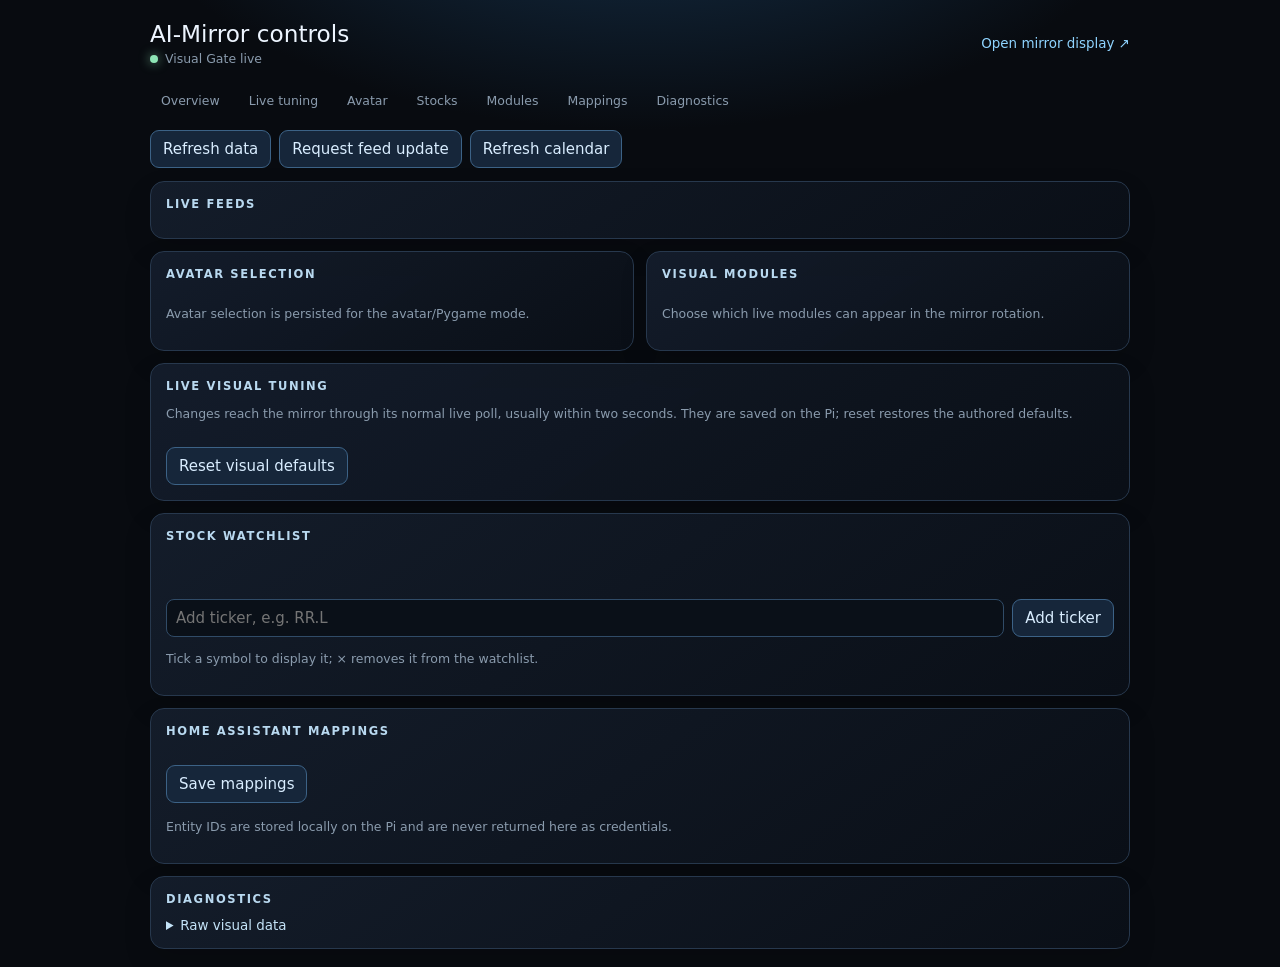
==== prototype/visual-gate/control.html @ b931bf33 "Add hologram house on the shared stage, behind a Mirror Controls switch Same real-home geometry as t" ====
<!doctype html>
<html lang="en">
<head>
  <meta charset="utf-8">
  <meta name="viewport" content="width=device-width, initial-scale=1">
  <title>AI-Mirror controls</title>
  <style>
    :root { color-scheme:dark; --bg:#080b10; --card:#101722; --line:#27384d;
      --ink:#edf5ff; --muted:#8a9bad; --blue:#8fd4ff; --green:#8ee5b5; }
    * { box-sizing:border-box; }
    body { margin:0; padding:18px; color:var(--ink); font:15px system-ui,sans-serif;
      background:radial-gradient(900px 500px at 50% -170px,#173653 0%,var(--bg) 60%); }
    .shell { max-width:980px; margin:auto; }
    .topbar { display:flex; align-items:center; gap:14px; margin:2px 0 12px; }
    h1 { color:var(--ink); font-weight:500; font-size:1.45rem; margin:0; }
    .live { display:inline-flex; align-items:center; gap:7px; color:var(--muted); font-size:.78rem; margin-top:4px; }
    .live::before { content:''; width:8px; height:8px; border-radius:50%; background:var(--green); box-shadow:0 0 11px rgba(142,229,181,.7); }
    .display-link { margin-left:auto; color:var(--blue); font-size:.84rem; text-decoration:none; }
    nav { display:flex; gap:7px; overflow:auto; padding:6px 0 14px; }
    nav a { color:var(--muted); text-decoration:none; border:1px solid transparent; border-radius:999px; padding:7px 10px; white-space:nowrap; font-size:.78rem; }
    nav a:hover { color:var(--ink); border-color:var(--line); background:rgba(143,212,255,.07); }
    .toolbar { display:flex; flex-wrap:wrap; gap:8px; margin-bottom:13px; }
    .layout { display:grid; grid-template-columns:repeat(2,minmax(0,1fr)); gap:12px; }
    .section { background:linear-gradient(145deg,rgba(20,29,43,.96),rgba(10,15,23,.98)); border:1px solid var(--line); border-radius:14px; padding:15px; box-shadow:0 12px 28px rgba(0,0,0,.14); }
    .section.wide { grid-column:1/-1; }
    h2 { color:#b9d9f0; font-size:.72rem; letter-spacing:.14em; text-transform:uppercase; margin:0 0 12px; font-weight:700; }
    .meta { color:var(--muted); font-size:.78rem; line-height:1.4; }
    .grid { display:grid; grid-template-columns:repeat(auto-fit,minmax(150px,1fr)); gap:8px; }
    .card { background:#0c131d; border:1px solid #26384e; border-radius:10px; padding:11px; }
    .label { color:#93a9bf; font-size:.68rem; text-transform:uppercase; letter-spacing:.09em; }
    .value { margin-top:5px; font-size:1.12rem; color:var(--ink); }
    button { cursor:pointer; background:#16263a; border:1px solid #3c6286; color:#d9edff; border-radius:9px; padding:9px 12px; font:inherit; transition:.15s ease; }
    button:hover:not(:disabled) { background:#1d3047; border-color:#86b9df; }
    button.active { border-color:#62c995; color:#9ee8c1; background:rgba(50,132,87,.16); }
    button:disabled { opacity:.45; cursor:not-allowed; }
    input { min-width:0; background:#0a1018; color:var(--ink); border:1px solid #304b67; border-radius:8px; padding:9px; font:inherit; }
    .ticker-controls { display:flex; gap:8px; margin-top:10px; }
    .ticker-controls input { flex:1; }
    #tickerRows { display:flex; flex-wrap:wrap; gap:7px; min-height:34px; }
    .ticker-row { display:inline-flex; align-items:center; gap:7px; padding:5px 5px 5px 9px; background:#0d1825; border:1px solid #314a66; border-radius:999px; }
    .ticker-row label { white-space:nowrap; }
    .ticker-row input { width:15px; height:15px; accent-color:#8fd4ff; margin:0 4px 0 0; padding:0; }
    .ticker-row button { padding:0; min-width:23px; width:23px; height:23px; border:0; background:transparent; color:#b5c6d6; font-size:18px; line-height:1; }
    .ticker-row button:hover { color:#ff9aa5; background:rgba(255,105,120,.12); }
    details summary { cursor:pointer; color:#c4e3f8; font-size:.84rem; }
    details[open] summary { margin-bottom:12px; }
    pre { margin:0; white-space:pre-wrap; overflow-wrap:anywhere; background:#090e15; border:1px solid #223348; border-radius:9px; padding:12px; max-height:420px; overflow:auto; font-size:12px; }
    .saved { color:var(--green); }
    .tuning-grid { display:grid; grid-template-columns:repeat(2,minmax(0,1fr)); gap:10px 18px; }
    .tune { display:grid; grid-template-columns:minmax(105px,1fr) minmax(110px,1.4fr) 58px; align-items:center; gap:8px; padding:7px 0; border-bottom:1px solid rgba(57,82,109,.45); }
    .tune label { color:#b9c9d8; font-size:.78rem; }
    .tune input[type=range] { width:100%; padding:0; accent-color:#8fd4ff; }
    .tune output { color:var(--blue); font-variant-numeric:tabular-nums; text-align:right; font-size:.78rem; }
    .tuning-actions { display:flex; align-items:center; gap:10px; margin-top:12px; }
    @media (max-width:680px) { body { padding:12px; } .layout { grid-template-columns:1fr; } .section.wide { grid-column:auto; } .display-link { font-size:.76rem; } }
  </style>
</head>
<body>
  <main class="shell">
    <header class="topbar">
      <div><h1>AI-Mirror controls</h1><div class="live">Visual Gate live</div></div>
      <a class="display-link" href="http://" id="display">Open mirror display ↗</a>
    </header>
    <nav aria-label="Control sections">
      <a href="#overview">Overview</a><a href="#tuning">Live tuning</a><a href="#avatars-section">Avatar</a><a href="#stocks">Stocks</a>
      <a href="#modules-section">Modules</a><a href="#config-section">Mappings</a><a href="#diagnostics">Diagnostics</a>
    </nav>
    <div class="toolbar">
      <button onclick="refresh()">Refresh data</button><button onclick="pump()">Request feed update</button><button onclick="refreshCalendar()">Refresh calendar</button>
      <span class="meta" id="saveMeta"></span>
    </div>
    <div class="layout">
      <section class="section wide" id="overview"><h2>Live feeds</h2><div class="grid" id="feeds"></div></section>
      <section class="section" id="avatars-section"><h2>Avatar selection</h2><div class="grid" id="avatars"></div><p class="meta" id="avatarMeta">Avatar selection is persisted for the avatar/Pygame mode.</p></section>
      <section class="section" id="modules-section"><h2>Visual modules</h2><div class="grid" id="modules"></div><p class="meta">Choose which live modules can appear in the mirror rotation.</p></section>
      <section class="section wide" id="tuning"><h2>Live visual tuning</h2><p class="meta">Changes reach the mirror through its normal live poll, usually within two seconds. They are saved on the Pi; reset restores the authored defaults.</p><div class="tuning-grid" id="tuningRows"></div><div class="tuning-actions"><button onclick="resetTuning()">Reset visual defaults</button><span class="meta" id="tuningMeta"></span></div></section>
      <section class="section wide" id="stocks"><h2>Stock watchlist</h2><div id="tickerRows"></div>
        <div class="ticker-controls"><input id="newTicker" placeholder="Add ticker, e.g. RR.L"><button onclick="addTicker()">Add ticker</button></div>
        <p class="meta" id="tickerMeta">Tick a symbol to display it; × removes it from the watchlist.</p></section>
      <section class="section wide" id="config-section"><h2>Home Assistant mappings</h2><div class="grid" id="config"></div>
        <p><button onclick="saveConfig()">Save mappings</button></p><p class="meta">Entity IDs are stored locally on the Pi and are never returned here as credentials.</p></section>
      <section class="section wide" id="diagnostics"><h2>Diagnostics</h2><details><summary>Raw visual data</summary><pre id="payload">Loading...</pre></details></section>
    </div>
  </main>
  <script>
    const display = document.getElementById('display');
    display.href = location.protocol + '//' + location.hostname + ':8795/';
    let mappingsDirty = false;
    let tickersDirty = false;
    let tuningDirty = false, tuningTimer = null, tuningValues = {};
    const TUNERS = [
      ['home_renderer', 'House: 0 classic, 1 hologram', 0, 1, 1, '', 0],
      ['home_orbit_seconds', 'Orbit travel', 18, 140, 1, 's', 54],
      ['home_orbit_angle', 'Orbit angle', 15, 75, 1, '°', 45],
      ['home_orbit_pause', 'Orbit end pause', 0, 15, 1, 's', 7],
      ['home_camera_radius', 'View distance', 4.2, 9, 0.1, '', 6],
      ['home_camera_height', 'Camera height', 2.4, 6.5, 0.1, '', 4.25],
      ['home_camera_fov', 'Camera field of view', 20, 50, 1, '°', 33],
      ['home_target_x', 'Camera aim horizontal', -1, 3.5, 0.05, '', 1.25],
      ['home_target_y', 'Camera aim height', 0.25, 2.2, 0.05, '', 1.08],
      ['home_target_z', 'Camera aim depth', -0.5, 2.5, 0.05, '', 0.95],
      ['home_brightness', 'House brightness', 0.4, 1.8, 0.05, '×', 1],
      ['home_stage_scale', 'House stage size', 0.6, 1.4, 0.05, '×', 1],
      ['home_x', 'House horizontal', -360, 360, 5, 'px', 0],
      ['home_y', 'House vertical', -360, 360, 5, 'px', 0],
      ['heart_x', 'Heart horizontal', -420, 420, 5, 'px', 0],
      ['heart_y', 'Heart vertical', -420, 420, 5, 'px', 0],
      ['heart_scale', 'Heart size', 0.55, 1.45, 0.05, '×', 1],
      ['brain_x', 'Brain horizontal', -420, 420, 5, 'px', 0],
      ['brain_y', 'Brain vertical', -420, 420, 5, 'px', 0],
      ['brain_scale', 'Brain size', 0.55, 1.45, 0.05, '×', 1],
      ['calendar_x', 'Calendar horizontal', -360, 360, 5, 'px', 0],
      ['calendar_y', 'Calendar vertical', -360, 360, 5, 'px', 0],
      ['news_x', 'News horizontal', -360, 360, 5, 'px', 0],
      ['news_y', 'News vertical', -360, 360, 5, 'px', 0],
    ];
    async function refresh() {
      const r = await fetch('/api/state.json', {cache: 'no-store'});
      const data = await r.json();
      const feeds = document.getElementById('feeds'); feeds.innerHTML = '';
      for (const [key, value] of Object.entries(data)) {
        if (key.startsWith('_') || key === 'generated') continue;
        const card = document.createElement('div'); card.className = 'card';
        card.innerHTML = '<div class="label">' + key + '</div><div class="value">available</div>';
        feeds.appendChild(card);
      }
      if (!feeds.children.length) feeds.innerHTML = '<div class="meta">No live feeds have returned data yet.</div>';
      const status = await (await fetch('/api/control/status', {cache: 'no-store'})).json();
      renderTuning(status.tuning || {});
      const cal = status.calendar || {};
      const calCard = document.createElement('div'); calCard.className = 'card';
      calCard.innerHTML = '<div class="label">calendar</div><div class="value">' +
        (cal.available ? (cal.parsed_events || 0) + ' events' : 'unavailable') + '</div>' +
        '<div class="meta">credentials: ' + (cal.credentials_configured ? 'configured' : 'missing') +
        (cal.last_error ? '<br>error: ' + cal.last_error : '') + '</div>';
      feeds.appendChild(calCard);
      const config = document.getElementById('config');
      if (!mappingsDirty) {
        config.innerHTML = '';
        for (const [key, set] of Object.entries(status.configured_entities || {})) {
          const card = document.createElement('div'); card.className = 'card';
          const input = document.createElement('input'); input.id = 'cfg-' + key;
          input.value = status.entity_values && status.entity_values[key] || '';
          input.placeholder = key === 'light_entities' ? 'comma-separated entity ids' : 'entity id';
          input.style.marginTop = '7px'; input.style.width = '100%';
          input.oninput = () => { mappingsDirty = true; document.getElementById('saveMeta').textContent = 'Unsaved mapping changes'; };
          card.innerHTML = '<div class="label">' + key.replaceAll('_', ' ') + '</div>';
          card.appendChild(input);
          config.appendChild(card);
        }
      }
      const avatars = document.getElementById('avatars'); avatars.innerHTML = '';
      for (const avatar of (status.avatars || [])) {
        const b = document.createElement('button'); b.textContent = avatar.name;
        b.className = avatar.selected ? 'active' : ''; b.disabled = !avatar.reference_available;
        b.onclick = () => selectAvatar(avatar.key); avatars.appendChild(b);
      }
      if (!tickersDirty && !document.getElementById('tickerRows').contains(document.activeElement)) renderTickers(status.tickers || []);
      const modules = document.getElementById('modules'); modules.innerHTML = '';
      for (const [key, on] of Object.entries(status.visibility || {})) {
        const b = document.createElement('button'); b.textContent = key + ': ' + (on ? 'ON' : 'OFF');
        b.className = on ? 'active' : ''; b.onclick = () => toggleModule(key, !on); modules.appendChild(b);
      }
      document.getElementById('payload').textContent = JSON.stringify(data, null, 2);
    }
    function tuneLabel(value, unit) { return Number(value).toFixed(unit === '×' ? 2 : 0) + unit; }
    function renderTuning(values) {
      const box = document.getElementById('tuningRows');
      if (tuningDirty || box.contains(document.activeElement)) return;
      tuningValues = Object.assign({}, values);
      box.innerHTML = '';
      for (const [key, label, min, max, step, unit, fallback] of TUNERS) {
        const row = document.createElement('div'); row.className = 'tune';
        const input = document.createElement('input'); input.type = 'range';
        input.min = min; input.max = max; input.step = step;
        input.value = Number.isFinite(Number(values[key])) ? values[key] : fallback;
        const output = document.createElement('output'); output.textContent = tuneLabel(input.value, unit);
        input.oninput = () => { output.textContent = tuneLabel(input.value, unit); queueTuning(key, input.value); };
        row.innerHTML = '<label for="' + input.id + '">' + label + '</label>';
        row.appendChild(input); row.appendChild(output); box.appendChild(row);
      }
    }
    function queueTuning(key, value) {
      tuningValues[key] = Number(value); tuningDirty = true;
      document.getElementById('tuningMeta').textContent = 'Applying…';
      clearTimeout(tuningTimer); tuningTimer = setTimeout(saveTuning, 140);
    }
    async function saveTuning() {
      const r = await fetch('/api/control/tuning', {method:'POST', headers:{'Content-Type':'application/json'}, body:JSON.stringify(tuningValues)});
      tuningDirty = !r.ok;
      document.getElementById('tuningMeta').textContent = r.ok ? 'Saved — mirror updates within two seconds.' : 'Could not save tuning.';
      if (r.ok) tuningValues = (await r.json()).tuning || tuningValues;
    }
    function resetTuning() {
      tuningValues = {home_renderer:0, home_orbit_seconds:54, home_orbit_angle:45, home_orbit_pause:7, home_camera_radius:6, home_camera_height:4.25, home_camera_fov:33, home_target_x:1.25, home_target_y:1.08, home_target_z:.95, home_brightness:1, home_stage_scale:1, home_x:0, home_y:0, heart_x:0, heart_y:0, heart_scale:1, brain_x:0, brain_y:0, brain_scale:1, calendar_x:0, calendar_y:0, news_x:0, news_y:0};
      tuningDirty = true; saveTuning().then(() => { tuningDirty = false; renderTuning(tuningValues); });
    }
    async function saveConfig() {
      const updates = {}; for (const input of document.querySelectorAll('[id^="cfg-"]')) updates[input.id.slice(4)] = input.value;
      const r = await fetch('/api/control/config', {method: 'POST', headers: {'Content-Type':'application/json'}, body: JSON.stringify(updates)});
      mappingsDirty = !r.ok;
      document.getElementById('saveMeta').textContent = r.ok ? 'Saved and applied.' : 'Save failed.';
      refresh();
    }
    async function selectAvatar(key) {
      const r = await fetch('/api/avatar', {method:'POST', headers:{'Content-Type':'application/json'}, body:JSON.stringify({value:key})});
      document.getElementById('avatarMeta').textContent = r.ok ? 'Avatar selection saved.' : 'Avatar selection failed.';
      refresh();
    }
    function renderTickers(tickers) {
      const box = document.getElementById('tickerRows'); box.innerHTML = '';
      if (!tickers.length) { box.innerHTML = '<div class="meta">No tickers selected.</div>'; return; }
      for (const ticker of tickers) {
        const row = document.createElement('div'); row.className = 'ticker-row';
        row.innerHTML = '<label><input type="checkbox" checked> ' + ticker + '</label>' +
          '<button title="Remove ' + ticker + '" aria-label="Remove ' + ticker + '">×</button>';
        row.querySelector('input').onchange = () => { tickersDirty = true; saveTickers(); };
        row.querySelector('button').onclick = () => { row.remove(); tickersDirty = true; saveTickers(); };
        box.appendChild(row);
      }
    }
    async function saveTickers() {
      const tickers = [...document.querySelectorAll('#tickerRows input[type=checkbox]:checked')]
        .map(box => box.parentElement.textContent.trim());
      const r = await fetch('/api/tickers', {method:'POST', headers:{'Content-Type':'application/json'}, body:JSON.stringify({tickers})});
      document.getElementById('tickerMeta').textContent = r.ok ? 'Watchlist saved.' : 'Watchlist save failed.';
      if (r.ok) { tickersDirty = false; renderTickers((await r.json()).tickers || tickers); }
    }
    async function addTicker() {
      const input = document.getElementById('newTicker'); const value = input.value.trim();
      if (!value) return;
      const current = [...document.querySelectorAll('#tickerRows input[type=checkbox]')].map(box => box.parentElement.textContent.trim());
      if (!current.includes(value)) current.push(value);
      input.value = '';
      tickersDirty = true;
      const r = await fetch('/api/tickers', {method:'POST', headers:{'Content-Type':'application/json'}, body:JSON.stringify({tickers:current})});
      document.getElementById('tickerMeta').textContent = r.ok ? 'Ticker added.' : 'Ticker add failed.';
      if (r.ok) { tickersDirty = false; renderTickers((await r.json()).tickers || current); }
    }
    async function toggleModule(key, value) {
      await fetch('/api/modules', {method:'POST', headers:{'Content-Type':'application/json'}, body:JSON.stringify({[key]:value})});
      refresh();
    }
    async function pump() { await fetch('/api/control/pump', {method: 'POST'}); refresh(); }
    async function refreshCalendar() {
      const r = await fetch('/api/control/calendar-refresh', {method: 'POST'});
      document.getElementById('saveMeta').textContent = r.ok ? 'Calendar refresh queued.' : 'Calendar refresh failed.';
      setTimeout(refresh, 1500);
    }
    document.getElementById('newTicker').addEventListener('keydown', event => {
      if (event.key === 'Enter') { event.preventDefault(); addTicker(); }
    });
    refresh().catch(e => document.getElementById('payload').textContent = String(e));
    setInterval(() => refresh().catch(() => {}), 10000);
  </script>
</body>
</html>
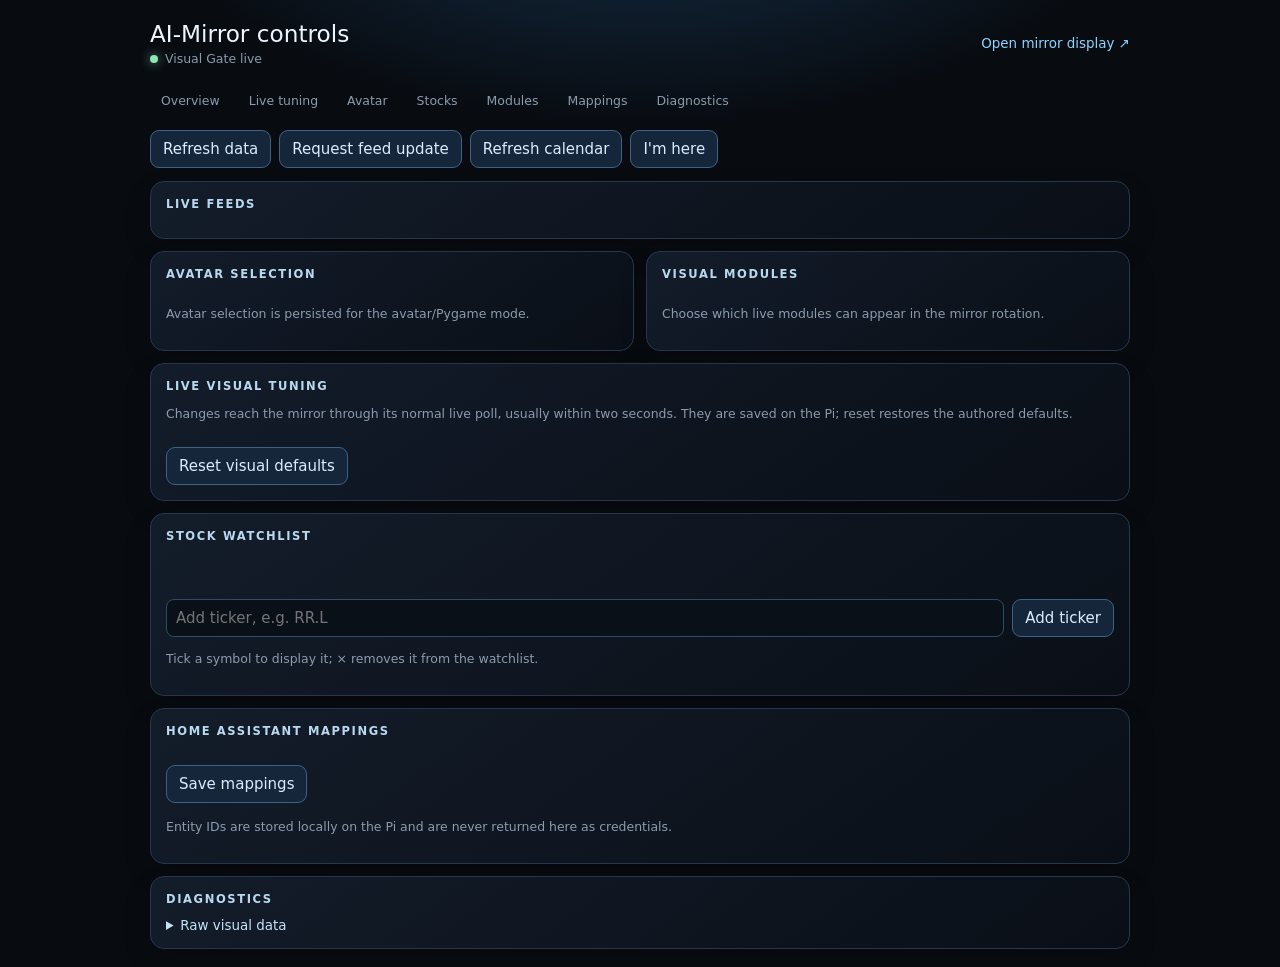
==== commit 8fe925c1: "Add presence, rest/glance/theatre registers and event interrupts The entrance PIR (VISUAL_GATE_ENTRA" ====
--- a/prototype/visual-gate/control.html
+++ b/prototype/visual-gate/control.html
@@ -66,7 +66,7 @@
       <a href="#modules-section">Modules</a><a href="#config-section">Mappings</a><a href="#diagnostics">Diagnostics</a>
     </nav>
     <div class="toolbar">
-      <button onclick="refresh()">Refresh data</button><button onclick="pump()">Request feed update</button><button onclick="refreshCalendar()">Refresh calendar</button>
+      <button onclick="refresh()">Refresh data</button><button onclick="pump()">Request feed update</button><button onclick="refreshCalendar()">Refresh calendar</button><button onclick="imHere()" title="Counts as someone standing at the mirror">I'm here</button>
       <span class="meta" id="saveMeta"></span>
     </div>
     <div class="layout">
@@ -90,6 +90,10 @@
     let tuningDirty = false, tuningTimer = null, tuningValues = {};
     const TUNERS = [
       ['home_renderer', 'House: 0 classic, 1 hologram', 0, 1, 1, '', 0],
+      ['rest_after_minutes', 'Rest after no presence', 1, 120, 1, 'min', 10],
+      ['dim_start_hour', 'Deep dim starts', 0, 23, 1, 'h', 2],
+      ['dim_end_hour', 'Deep dim ends', 0, 23, 1, 'h', 5],
+      ['dim_level', 'Deep dim brightness', 0.1, 1, 0.05, '×', 0.35],
       ['home_orbit_seconds', 'Orbit travel', 18, 140, 1, 's', 54],
       ['home_orbit_angle', 'Orbit angle', 15, 75, 1, '°', 45],
       ['home_orbit_pause', 'Orbit end pause', 0, 15, 1, 's', 7],
@@ -192,8 +196,12 @@
       if (r.ok) tuningValues = (await r.json()).tuning || tuningValues;
     }
     function resetTuning() {
-      tuningValues = {home_renderer:0, home_orbit_seconds:54, home_orbit_angle:45, home_orbit_pause:7, home_camera_radius:6, home_camera_height:4.25, home_camera_fov:33, home_target_x:1.25, home_target_y:1.08, home_target_z:.95, home_brightness:1, home_stage_scale:1, home_x:0, home_y:0, heart_x:0, heart_y:0, heart_scale:1, brain_x:0, brain_y:0, brain_scale:1, calendar_x:0, calendar_y:0, news_x:0, news_y:0};
+      tuningValues = {home_renderer:0, rest_after_minutes:10, dim_start_hour:2, dim_end_hour:5, dim_level:0.35, home_orbit_seconds:54, home_orbit_angle:45, home_orbit_pause:7, home_camera_radius:6, home_camera_height:4.25, home_camera_fov:33, home_target_x:1.25, home_target_y:1.08, home_target_z:.95, home_brightness:1, home_stage_scale:1, home_x:0, home_y:0, heart_x:0, heart_y:0, heart_scale:1, brain_x:0, brain_y:0, brain_scale:1, calendar_x:0, calendar_y:0, news_x:0, news_y:0};
       tuningDirty = true; saveTuning().then(() => { tuningDirty = false; renderTuning(tuningValues); });
+    }
+    async function imHere() {
+      const r = await fetch('/api/presence', {method: 'POST'});
+      document.getElementById('saveMeta').textContent = r.ok ? 'Mirror woken' : 'Presence ping failed';
     }
     async function saveConfig() {
       const updates = {}; for (const input of document.querySelectorAll('[id^="cfg-"]')) updates[input.id.slice(4)] = input.value;
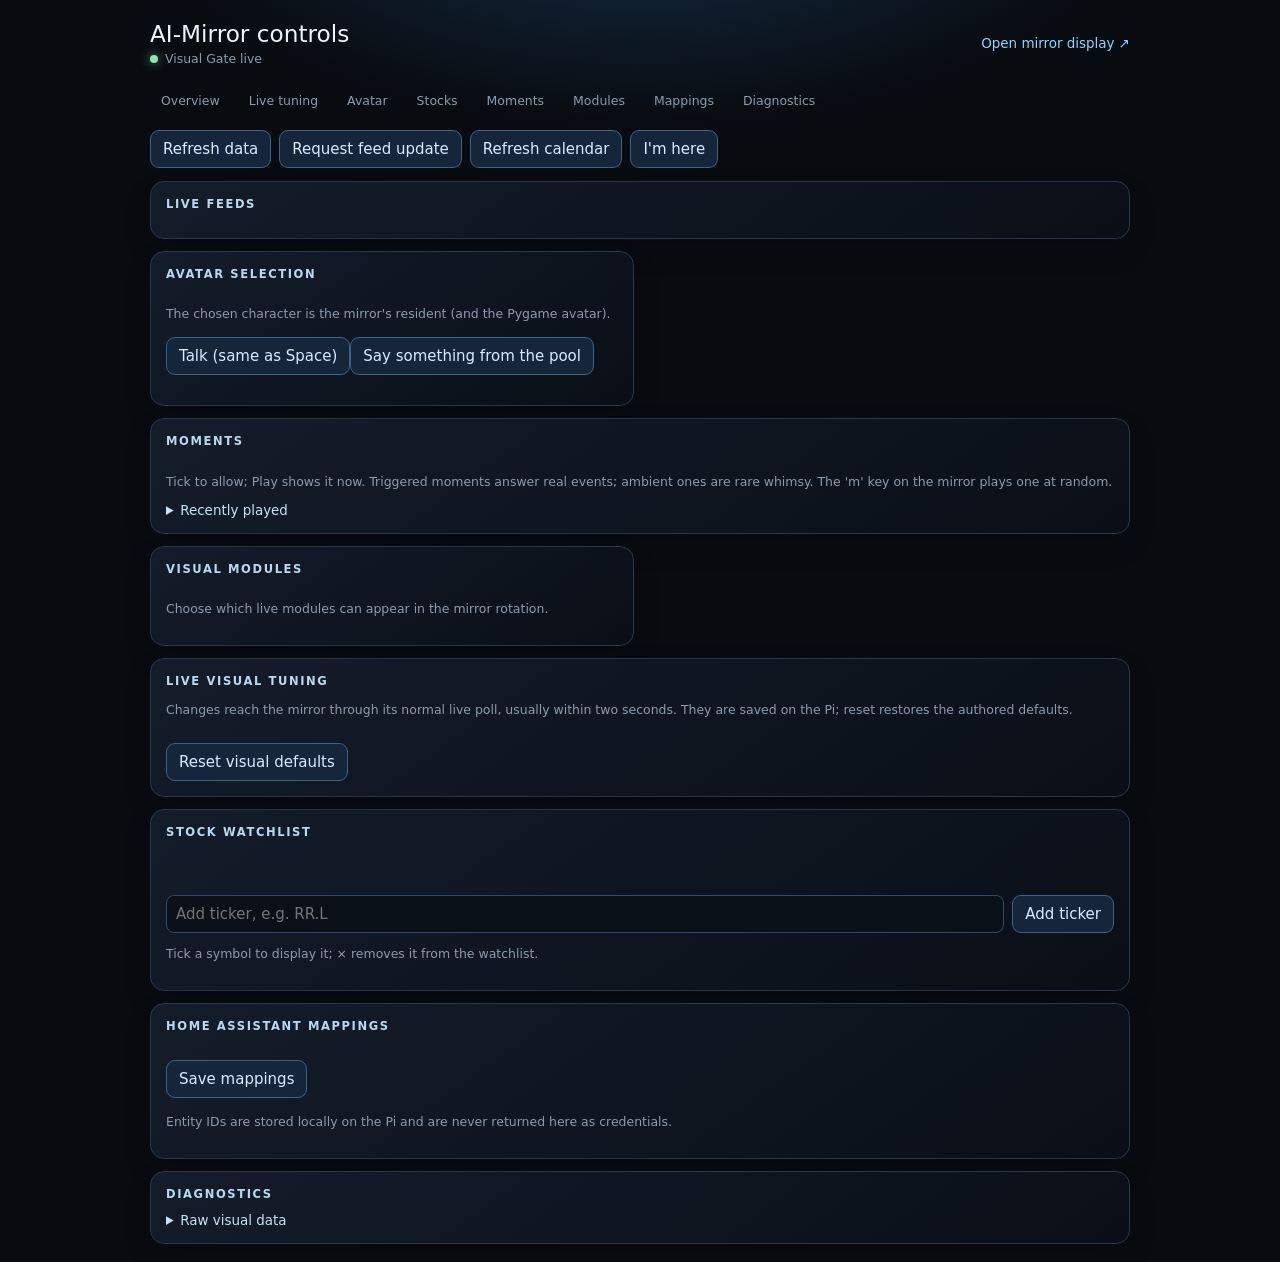
==== commit c0abc0f3: "Add curated Moments to the visual gate with a rarity-engineered director Twelve silent full-glass mo" ====
--- a/prototype/visual-gate/control.html
+++ b/prototype/visual-gate/control.html
@@ -63,7 +63,7 @@
     </header>
     <nav aria-label="Control sections">
       <a href="#overview">Overview</a><a href="#tuning">Live tuning</a><a href="#avatars-section">Avatar</a><a href="#stocks">Stocks</a>
-      <a href="#modules-section">Modules</a><a href="#config-section">Mappings</a><a href="#diagnostics">Diagnostics</a>
+      <a href="#moments-section">Moments</a><a href="#modules-section">Modules</a><a href="#config-section">Mappings</a><a href="#diagnostics">Diagnostics</a>
     </nav>
     <div class="toolbar">
       <button onclick="refresh()">Refresh data</button><button onclick="pump()">Request feed update</button><button onclick="refreshCalendar()">Refresh calendar</button><button onclick="imHere()" title="Counts as someone standing at the mirror">I'm here</button>
@@ -71,7 +71,12 @@
     </div>
     <div class="layout">
       <section class="section wide" id="overview"><h2>Live feeds</h2><div class="grid" id="feeds"></div></section>
-      <section class="section" id="avatars-section"><h2>Avatar selection</h2><div class="grid" id="avatars"></div><p class="meta" id="avatarMeta">Avatar selection is persisted for the avatar/Pygame mode.</p></section>
+      <section class="section" id="avatars-section"><h2>Avatar selection</h2><div class="grid" id="avatars"></div><p class="meta" id="avatarMeta">The chosen character is the mirror's resident (and the Pygame avatar).</p>
+        <p><button onclick="residentTalk()">Talk (same as Space)</button><button onclick="residentSay()" title="Plays a pooled clip; never a new API call">Say something from the pool</button></p>
+        <p class="meta" id="residentMeta"></p></section>
+      <section class="section wide" id="moments-section"><h2>Moments</h2><div class="grid" id="moments"></div>
+        <p class="meta">Tick to allow; Play shows it now. Triggered moments answer real events; ambient ones are rare whimsy. The 'm' key on the mirror plays one at random.</p>
+        <details><summary>Recently played</summary><pre id="momentLog">Nothing yet.</pre></details></section>
       <section class="section" id="modules-section"><h2>Visual modules</h2><div class="grid" id="modules"></div><p class="meta">Choose which live modules can appear in the mirror rotation.</p></section>
       <section class="section wide" id="tuning"><h2>Live visual tuning</h2><p class="meta">Changes reach the mirror through its normal live poll, usually within two seconds. They are saved on the Pi; reset restores the authored defaults.</p><div class="tuning-grid" id="tuningRows"></div><div class="tuning-actions"><button onclick="resetTuning()">Reset visual defaults</button><span class="meta" id="tuningMeta"></span></div></section>
       <section class="section wide" id="stocks"><h2>Stock watchlist</h2><div id="tickerRows"></div>
@@ -91,6 +96,14 @@
     const TUNERS = [
       ['home_renderer', 'House: 0 classic, 1 hologram', 0, 1, 1, '', 0],
       ['rest_after_minutes', 'Rest after no presence', 1, 120, 1, 'min', 10],
+      ['resident_unprompted', 'Resident may speak unprompted (0/1)', 0, 1, 1, '', 1],
+      ['resident_idle_minutes', 'Unprompted after an absence of', 2, 240, 1, 'min', 20],
+      ['moments_ambient', 'Ambient Moments (0/1)', 0, 1, 1, '', 1],
+      ['ambient_gap_minutes', 'Minimum gap between Moments', 2, 240, 1, 'min', 12],
+      ['ambient_daily_cap', 'Ambient Moments per day', 0, 50, 1, '', 10],
+      ['steps_goal', 'Step goal (catherine wheel)', 1000, 50000, 500, '', 10000],
+      ['market_surge_pct', 'Market surge at', 2, 50, 0.5, '%', 7],
+      ['space_rocket_pct', 'Space-stock rocket at', 2, 50, 0.5, '%', 5],
       ['dim_start_hour', 'Deep dim starts', 0, 23, 1, 'h', 2],
       ['dim_end_hour', 'Deep dim ends', 0, 23, 1, 'h', 5],
       ['dim_level', 'Deep dim brightness', 0.1, 1, 0.05, '×', 0.35],
@@ -165,7 +178,47 @@
         const b = document.createElement('button'); b.textContent = key + ': ' + (on ? 'ON' : 'OFF');
         b.className = on ? 'active' : ''; b.onclick = () => toggleModule(key, !on); modules.appendChild(b);
       }
+      renderMoments(status.moments || {});
+      const res = status.resident || {};
+      document.getElementById('residentMeta').textContent = res.available
+        ? 'Resident: ' + (res.status || '') + ' - pool ' + ((res.pool && res.pool.total) || 0) + ' clips'
+        : 'Resident unavailable on this mirror (check the avatar stack and VOSK_MODEL_PATH).';
       document.getElementById('payload').textContent = JSON.stringify(data, null, 2);
+    }
+    function renderMoments(m) {
+      const box = document.getElementById('moments'); box.innerHTML = '';
+      for (const item of (m.catalogue || [])) {
+        const on = (m.enabled || {})[item.name] !== false;
+        const card = document.createElement('div'); card.className = 'card';
+        const toggle = document.createElement('button'); toggle.textContent = (on ? 'ON' : 'OFF');
+        toggle.className = on ? 'active' : ''; toggle.onclick = () => momentToggle(item.name, !on);
+        const play = document.createElement('button'); play.textContent = 'Play';
+        play.onclick = () => momentPlay(item.name);
+        card.innerHTML = '<div class="label">' + item.label + (item.ambient ? ' (ambient)' : '') + '</div>';
+        card.appendChild(toggle); card.appendChild(play); box.appendChild(card);
+      }
+      if (!box.children.length) box.innerHTML = '<div class="meta">The mirror page has not reported its Moments yet.</div>';
+      const log = m.log || [];
+      document.getElementById('momentLog').textContent = log.length
+        ? log.map((e) => e.at + '  ' + e.name + (e.reason ? '  (' + e.reason + ')' : '')).join(String.fromCharCode(10))
+        : 'Nothing yet.';
+    }
+    async function momentToggle(name, on) {
+      await fetch('/api/moments/enabled', {method:'POST', headers:{'Content-Type':'application/json'}, body: JSON.stringify({[name]: on})});
+      refresh();
+    }
+    async function momentPlay(name) {
+      await fetch('/api/moments/play', {method:'POST', headers:{'Content-Type':'application/json'}, body: JSON.stringify({name})});
+      document.getElementById('saveMeta').textContent = 'Playing ' + name;
+    }
+    async function residentTalk() {
+      const r = await fetch('/api/resident/talk', {method: 'POST'});
+      document.getElementById('saveMeta').textContent = r.ok ? 'Resident listening - press again to finish' : 'Resident unavailable';
+    }
+    async function residentSay() {
+      const r = await fetch('/api/resident/unprompted', {method: 'POST'});
+      const j = r.ok ? await r.json() : {};
+      document.getElementById('saveMeta').textContent = r.ok ? (j.clip ? 'Playing a pooled clip' : 'No eligible pooled clip right now') : 'Resident unavailable';
     }
     function tuneLabel(value, unit) { return Number(value).toFixed(unit === '×' ? 2 : 0) + unit; }
     function renderTuning(values) {
@@ -196,7 +249,7 @@
       if (r.ok) tuningValues = (await r.json()).tuning || tuningValues;
     }
     function resetTuning() {
-      tuningValues = {home_renderer:0, rest_after_minutes:10, dim_start_hour:2, dim_end_hour:5, dim_level:0.35, home_orbit_seconds:54, home_orbit_angle:45, home_orbit_pause:7, home_camera_radius:6, home_camera_height:4.25, home_camera_fov:33, home_target_x:1.25, home_target_y:1.08, home_target_z:.95, home_brightness:1, home_stage_scale:1, home_x:0, home_y:0, heart_x:0, heart_y:0, heart_scale:1, brain_x:0, brain_y:0, brain_scale:1, calendar_x:0, calendar_y:0, news_x:0, news_y:0};
+      tuningValues = {home_renderer:0, rest_after_minutes:10, resident_unprompted:1, resident_idle_minutes:20, moments_ambient:1, ambient_gap_minutes:12, ambient_daily_cap:10, steps_goal:10000, market_surge_pct:7, space_rocket_pct:5, dim_start_hour:2, dim_end_hour:5, dim_level:0.35, home_orbit_seconds:54, home_orbit_angle:45, home_orbit_pause:7, home_camera_radius:6, home_camera_height:4.25, home_camera_fov:33, home_target_x:1.25, home_target_y:1.08, home_target_z:.95, home_brightness:1, home_stage_scale:1, home_x:0, home_y:0, heart_x:0, heart_y:0, heart_scale:1, brain_x:0, brain_y:0, brain_scale:1, calendar_x:0, calendar_y:0, news_x:0, news_y:0};
       tuningDirty = true; saveTuning().then(() => { tuningDirty = false; renderTuning(tuningValues); });
     }
     async function imHere() {
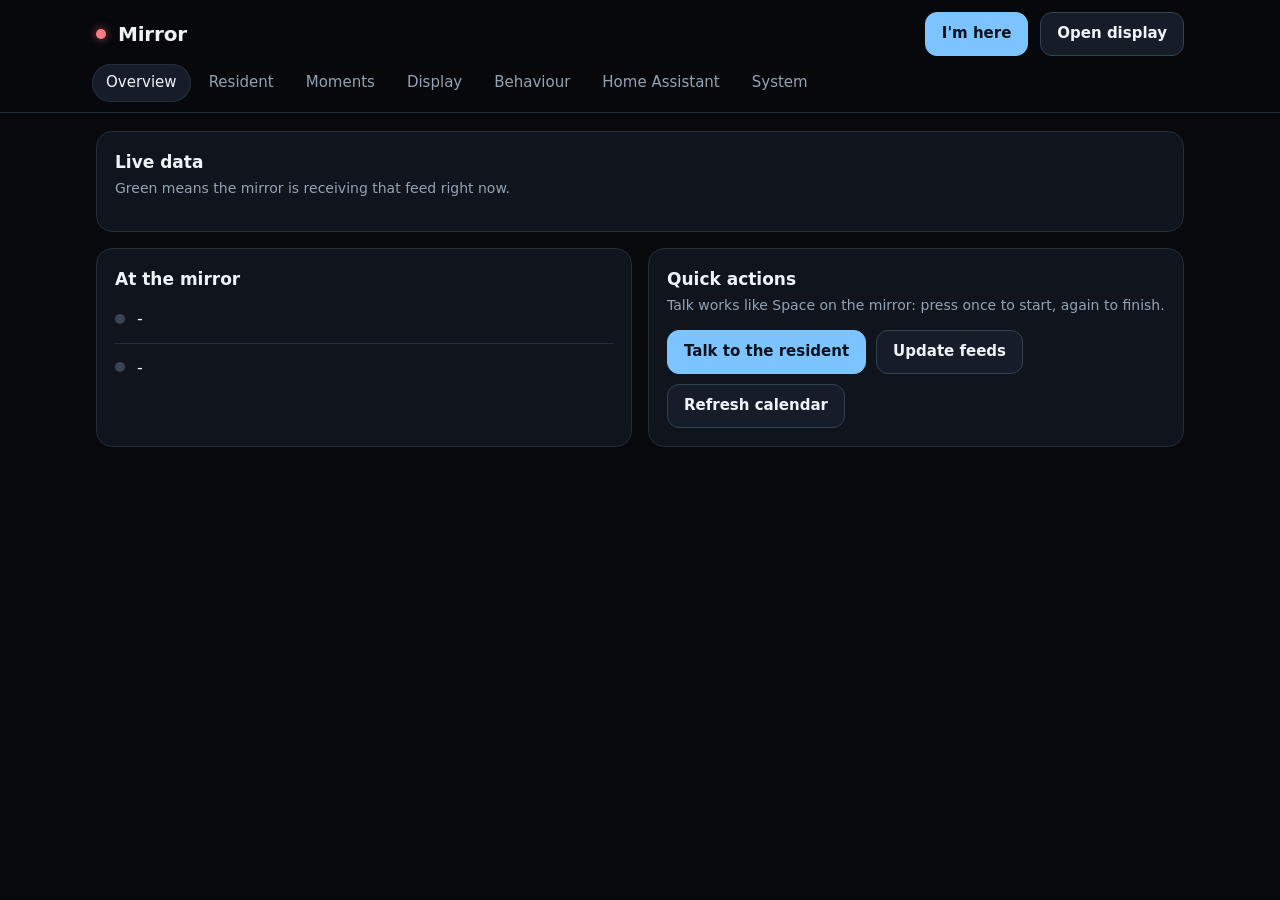
==== commit dba8b9c2: "Rebuild the mirror control page for phone and desktop One topic at a time in tabs (overview, residen" ====
--- a/prototype/visual-gate/control.html
+++ b/prototype/visual-gate/control.html
@@ -1,318 +1,712 @@
 <!doctype html>
 <html lang="en">
 <head>
-  <meta charset="utf-8">
-  <meta name="viewport" content="width=device-width, initial-scale=1">
-  <title>AI-Mirror controls</title>
-  <style>
-    :root { color-scheme:dark; --bg:#080b10; --card:#101722; --line:#27384d;
-      --ink:#edf5ff; --muted:#8a9bad; --blue:#8fd4ff; --green:#8ee5b5; }
-    * { box-sizing:border-box; }
-    body { margin:0; padding:18px; color:var(--ink); font:15px system-ui,sans-serif;
-      background:radial-gradient(900px 500px at 50% -170px,#173653 0%,var(--bg) 60%); }
-    .shell { max-width:980px; margin:auto; }
-    .topbar { display:flex; align-items:center; gap:14px; margin:2px 0 12px; }
-    h1 { color:var(--ink); font-weight:500; font-size:1.45rem; margin:0; }
-    .live { display:inline-flex; align-items:center; gap:7px; color:var(--muted); font-size:.78rem; margin-top:4px; }
-    .live::before { content:''; width:8px; height:8px; border-radius:50%; background:var(--green); box-shadow:0 0 11px rgba(142,229,181,.7); }
-    .display-link { margin-left:auto; color:var(--blue); font-size:.84rem; text-decoration:none; }
-    nav { display:flex; gap:7px; overflow:auto; padding:6px 0 14px; }
-    nav a { color:var(--muted); text-decoration:none; border:1px solid transparent; border-radius:999px; padding:7px 10px; white-space:nowrap; font-size:.78rem; }
-    nav a:hover { color:var(--ink); border-color:var(--line); background:rgba(143,212,255,.07); }
-    .toolbar { display:flex; flex-wrap:wrap; gap:8px; margin-bottom:13px; }
-    .layout { display:grid; grid-template-columns:repeat(2,minmax(0,1fr)); gap:12px; }
-    .section { background:linear-gradient(145deg,rgba(20,29,43,.96),rgba(10,15,23,.98)); border:1px solid var(--line); border-radius:14px; padding:15px; box-shadow:0 12px 28px rgba(0,0,0,.14); }
-    .section.wide { grid-column:1/-1; }
-    h2 { color:#b9d9f0; font-size:.72rem; letter-spacing:.14em; text-transform:uppercase; margin:0 0 12px; font-weight:700; }
-    .meta { color:var(--muted); font-size:.78rem; line-height:1.4; }
-    .grid { display:grid; grid-template-columns:repeat(auto-fit,minmax(150px,1fr)); gap:8px; }
-    .card { background:#0c131d; border:1px solid #26384e; border-radius:10px; padding:11px; }
-    .label { color:#93a9bf; font-size:.68rem; text-transform:uppercase; letter-spacing:.09em; }
-    .value { margin-top:5px; font-size:1.12rem; color:var(--ink); }
-    button { cursor:pointer; background:#16263a; border:1px solid #3c6286; color:#d9edff; border-radius:9px; padding:9px 12px; font:inherit; transition:.15s ease; }
-    button:hover:not(:disabled) { background:#1d3047; border-color:#86b9df; }
-    button.active { border-color:#62c995; color:#9ee8c1; background:rgba(50,132,87,.16); }
-    button:disabled { opacity:.45; cursor:not-allowed; }
-    input { min-width:0; background:#0a1018; color:var(--ink); border:1px solid #304b67; border-radius:8px; padding:9px; font:inherit; }
-    .ticker-controls { display:flex; gap:8px; margin-top:10px; }
-    .ticker-controls input { flex:1; }
-    #tickerRows { display:flex; flex-wrap:wrap; gap:7px; min-height:34px; }
-    .ticker-row { display:inline-flex; align-items:center; gap:7px; padding:5px 5px 5px 9px; background:#0d1825; border:1px solid #314a66; border-radius:999px; }
-    .ticker-row label { white-space:nowrap; }
-    .ticker-row input { width:15px; height:15px; accent-color:#8fd4ff; margin:0 4px 0 0; padding:0; }
-    .ticker-row button { padding:0; min-width:23px; width:23px; height:23px; border:0; background:transparent; color:#b5c6d6; font-size:18px; line-height:1; }
-    .ticker-row button:hover { color:#ff9aa5; background:rgba(255,105,120,.12); }
-    details summary { cursor:pointer; color:#c4e3f8; font-size:.84rem; }
-    details[open] summary { margin-bottom:12px; }
-    pre { margin:0; white-space:pre-wrap; overflow-wrap:anywhere; background:#090e15; border:1px solid #223348; border-radius:9px; padding:12px; max-height:420px; overflow:auto; font-size:12px; }
-    .saved { color:var(--green); }
-    .tuning-grid { display:grid; grid-template-columns:repeat(2,minmax(0,1fr)); gap:10px 18px; }
-    .tune { display:grid; grid-template-columns:minmax(105px,1fr) minmax(110px,1.4fr) 58px; align-items:center; gap:8px; padding:7px 0; border-bottom:1px solid rgba(57,82,109,.45); }
-    .tune label { color:#b9c9d8; font-size:.78rem; }
-    .tune input[type=range] { width:100%; padding:0; accent-color:#8fd4ff; }
-    .tune output { color:var(--blue); font-variant-numeric:tabular-nums; text-align:right; font-size:.78rem; }
-    .tuning-actions { display:flex; align-items:center; gap:10px; margin-top:12px; }
-    @media (max-width:680px) { body { padding:12px; } .layout { grid-template-columns:1fr; } .section.wide { grid-column:auto; } .display-link { font-size:.76rem; } }
-  </style>
+<meta charset="utf-8">
+<meta name="viewport" content="width=device-width, initial-scale=1, viewport-fit=cover">
+<meta name="theme-color" content="#07090d">
+<title>Mirror controls</title>
+<style>
+  :root {
+    color-scheme: dark;
+    --bg: #07090d; --surface: #10151d; --surface-2: #161d28; --line: #242e3b;
+    --ink: #eef3f8; --muted: #95a2b2; --faint: #5d6a7a;
+    --accent: #7cc4ff; --accent-ink: #06121d;
+    --on: #4ade80; --off: #3a4452; --warn: #fbbf24; --bad: #ff7a85;
+    --radius: 16px;
+  }
+  * { box-sizing: border-box; }
+  html { -webkit-text-size-adjust: 100%; }
+  body {
+    margin: 0; background: var(--bg); color: var(--ink);
+    font: 16px/1.45 system-ui, -apple-system, "Segoe UI", Roboto, sans-serif;
+    padding-bottom: env(safe-area-inset-bottom);
+  }
+
+  /* ---- top bar and tabs ---- */
+  header {
+    position: sticky; top: 0; z-index: 10;
+    background: rgba(7, 9, 13, 0.92); backdrop-filter: blur(10px);
+    border-bottom: 1px solid var(--line);
+  }
+  .bar { max-width: 1120px; margin: auto; display: flex; align-items: center; gap: 12px; padding: 12px 16px 8px; }
+  .bar h1 { font-size: 20px; font-weight: 650; margin: 0; letter-spacing: -0.01em; }
+  .conn { width: 10px; height: 10px; border-radius: 50%; background: var(--on); box-shadow: 0 0 10px rgba(74, 222, 128, .6); }
+  .conn.down { background: var(--bad); box-shadow: 0 0 10px rgba(255, 122, 133, .6); }
+  .bar .spacer { flex: 1; }
+  nav.tabs { max-width: 1120px; margin: auto; display: flex; gap: 4px; overflow-x: auto; padding: 0 12px 10px; scrollbar-width: none; }
+  nav.tabs::-webkit-scrollbar { display: none; }
+  nav.tabs button {
+    flex: none; background: none; border: 0; color: var(--muted); font: inherit; font-size: 15px;
+    padding: 8px 14px; border-radius: 999px; cursor: pointer;
+  }
+  nav.tabs button[aria-selected="true"] { background: var(--surface-2); color: var(--ink); box-shadow: inset 0 0 0 1px var(--line); }
+
+  main { max-width: 1120px; margin: auto; padding: 18px 16px 90px; }
+  section.tab { display: none; }
+  section.tab.on { display: grid; gap: 16px; grid-template-columns: 1fr; }
+  @media (min-width: 860px) { section.tab.on { grid-template-columns: 1fr 1fr; } .span { grid-column: 1 / -1; } }
+
+  /* ---- cards ---- */
+  .card { background: var(--surface); border: 1px solid var(--line); border-radius: var(--radius); padding: 18px; min-width: 0; }
+  .card h2 { font-size: 17px; font-weight: 650; margin: 0 0 4px; }
+  .hint { color: var(--muted); font-size: 14px; margin: 0 0 14px; }
+  details.card > summary { list-style: none; cursor: pointer; display: flex; align-items: center; justify-content: space-between; }
+  details.card > summary::-webkit-details-marker { display: none; }
+  details.card > summary h2 { margin: 0; }
+  details.card > summary::after { content: ""; width: 9px; height: 9px; border-right: 2px solid var(--muted); border-bottom: 2px solid var(--muted); transform: rotate(45deg); transition: transform .2s; margin-right: 4px; }
+  details.card[open] > summary::after { transform: rotate(-135deg); }
+  details.card[open] > summary { margin-bottom: 14px; }
+
+  /* ---- buttons: clearly buttons ---- */
+  .btn {
+    display: inline-flex; align-items: center; justify-content: center; gap: 8px;
+    font: inherit; font-size: 15px; font-weight: 600; cursor: pointer; text-decoration: none;
+    padding: 10px 16px; min-height: 44px; border-radius: 12px;
+    background: var(--surface-2); color: var(--ink); border: 1px solid #34414f;
+    transition: background .15s, border-color .15s, transform .05s;
+  }
+  .btn:hover { border-color: var(--accent); }
+  .btn:active { transform: translateY(1px); }
+  .btn.primary { background: var(--accent); color: var(--accent-ink); border-color: var(--accent); }
+  .btn.primary:hover { filter: brightness(1.08); }
+  .btn.quiet { background: none; border-color: transparent; color: var(--accent); padding: 10px 8px; }
+  .btn.danger { color: var(--bad); }
+  .btn:disabled { opacity: .45; cursor: not-allowed; }
+  .actions { display: flex; flex-wrap: wrap; gap: 10px; }
+
+  /* ---- switch: two states shown by colour and position ---- */
+  .row { display: flex; align-items: center; gap: 12px; padding: 12px 0; border-top: 1px solid var(--line); }
+  .row:first-of-type { border-top: 0; }
+  .row .grow { flex: 1; min-width: 0; }
+  .row .sub { color: var(--muted); font-size: 14px; }
+  .switch {
+    flex: none; width: 52px; height: 30px; border-radius: 999px; border: 0; padding: 0; cursor: pointer;
+    background: var(--off); position: relative; transition: background .2s;
+  }
+  .switch::after {
+    content: ""; position: absolute; top: 3px; left: 3px; width: 24px; height: 24px; border-radius: 50%;
+    background: #fff; transition: transform .2s; box-shadow: 0 1px 3px rgba(0,0,0,.4);
+  }
+  .switch[aria-checked="true"] { background: var(--on); }
+  .switch[aria-checked="true"]::after { transform: translateX(22px); }
+
+  /* ---- segmented control for two named states ---- */
+  .seg { display: inline-flex; background: var(--bg); border: 1px solid var(--line); border-radius: 12px; padding: 3px; }
+  .seg button { font: inherit; font-size: 15px; font-weight: 600; border: 0; background: none; color: var(--muted); padding: 8px 16px; border-radius: 9px; cursor: pointer; min-height: 38px; }
+  .seg button[aria-pressed="true"] { background: var(--accent); color: var(--accent-ink); }
+
+  /* ---- sliders: label and value above a full-width track ---- */
+  .slider { padding: 12px 0; border-top: 1px solid var(--line); }
+  .slider:first-of-type { border-top: 0; }
+  .slider .top { display: flex; justify-content: space-between; gap: 12px; margin-bottom: 8px; }
+  .slider output { color: var(--accent); font-variant-numeric: tabular-nums; font-weight: 600; }
+  input[type=range] { width: 100%; height: 28px; margin: 0; accent-color: var(--accent); background: none; }
+  select, input[type=text] {
+    font: inherit; color: var(--ink); background: var(--bg); border: 1px solid #34414f; border-radius: 10px;
+    padding: 10px 12px; min-height: 44px; width: 100%;
+  }
+  select { width: auto; }
+  input[type=text]:focus, select:focus { outline: 2px solid var(--accent); outline-offset: 1px; border-color: transparent; }
+
+  /* ---- indicators ---- */
+  .dot { display: inline-block; width: 10px; height: 10px; border-radius: 50%; background: var(--off); flex: none; }
+  .dot.on { background: var(--on); box-shadow: 0 0 8px rgba(74, 222, 128, .55); }
+  .dot.warn { background: var(--warn); }
+  .dot.bad { background: var(--bad); }
+  .tiles { display: grid; grid-template-columns: repeat(auto-fill, minmax(150px, 1fr)); gap: 10px; }
+  .tile { display: flex; align-items: center; gap: 10px; background: var(--surface-2); border-radius: 12px; padding: 12px 14px; min-width: 0; }
+  .tile span:last-child { overflow: hidden; text-overflow: ellipsis; white-space: nowrap; }
+  .tag { font-size: 12px; font-weight: 600; color: var(--muted); border: 1px solid var(--line); border-radius: 999px; padding: 2px 8px; }
+
+  /* ---- avatars ---- */
+  .avatars { display: grid; grid-template-columns: repeat(auto-fill, minmax(140px, 1fr)); gap: 12px; }
+  .avatar {
+    font: inherit; color: var(--ink); text-align: left; cursor: pointer; padding: 0; overflow: hidden;
+    background: var(--surface-2); border: 2px solid transparent; border-radius: 14px;
+  }
+  .avatar img { display: block; width: 100%; aspect-ratio: 1; object-fit: cover; background: #000; }
+  .avatar .name { display: flex; align-items: center; gap: 8px; padding: 10px 12px 2px; font-weight: 650; }
+  .avatar .desc { padding: 0 12px 12px; color: var(--muted); font-size: 13px; }
+  .avatar[aria-pressed="true"] { border-color: var(--accent); }
+  .avatar:disabled { opacity: .4; cursor: not-allowed; }
+
+  /* ---- chips (stocks) ---- */
+  .chips { display: flex; flex-wrap: wrap; gap: 8px; margin-bottom: 12px; }
+  .chip { display: inline-flex; align-items: center; gap: 4px; background: var(--surface-2); border: 1px solid var(--line); border-radius: 999px; padding: 4px 4px 4px 12px; font-weight: 600; }
+  .chip button { border: 0; background: none; color: var(--muted); width: 32px; height: 32px; border-radius: 50%; cursor: pointer; font-size: 18px; line-height: 1; }
+  .chip button:hover { color: var(--bad); background: rgba(255,122,133,.12); }
+  .add { display: flex; gap: 10px; }
+
+  /* ---- fields (HA mappings) ---- */
+  .field { padding: 10px 0; }
+  .field label { display: block; font-size: 14px; color: var(--muted); margin-bottom: 6px; }
+  .savebar { position: sticky; bottom: 12px; display: none; justify-content: flex-end; gap: 10px; z-index: 5; }
+  .savebar.on { display: flex; }
+
+  pre { margin: 0; white-space: pre-wrap; overflow-wrap: anywhere; background: var(--bg); border: 1px solid var(--line); border-radius: 12px; padding: 14px; max-height: 460px; overflow: auto; font-size: 13px; color: #c9d3de; }
+  .log { list-style: none; margin: 0; padding: 0; }
+  .log li { display: flex; gap: 12px; padding: 8px 0; border-top: 1px solid var(--line); }
+  .log li:first-child { border-top: 0; }
+  .log time { color: var(--muted); font-variant-numeric: tabular-nums; min-width: 84px; }
+  .empty { color: var(--muted); font-size: 14px; }
+
+  #toast {
+    position: fixed; left: 50%; bottom: calc(18px + env(safe-area-inset-bottom)); transform: translate(-50%, 30px);
+    background: var(--surface-2); border: 1px solid var(--line); color: var(--ink); padding: 12px 18px; border-radius: 12px;
+    opacity: 0; transition: opacity .2s, transform .2s; pointer-events: none; z-index: 50; max-width: 92vw;
+    box-shadow: 0 10px 30px rgba(0,0,0,.45);
+  }
+  #toast.on { opacity: 1; transform: translate(-50%, 0); }
+  #toast.bad { border-color: var(--bad); }
+</style>
 </head>
 <body>
-  <main class="shell">
-    <header class="topbar">
-      <div><h1>AI-Mirror controls</h1><div class="live">Visual Gate live</div></div>
-      <a class="display-link" href="http://" id="display">Open mirror display ↗</a>
-    </header>
-    <nav aria-label="Control sections">
-      <a href="#overview">Overview</a><a href="#tuning">Live tuning</a><a href="#avatars-section">Avatar</a><a href="#stocks">Stocks</a>
-      <a href="#moments-section">Moments</a><a href="#modules-section">Modules</a><a href="#config-section">Mappings</a><a href="#diagnostics">Diagnostics</a>
-    </nav>
-    <div class="toolbar">
-      <button onclick="refresh()">Refresh data</button><button onclick="pump()">Request feed update</button><button onclick="refreshCalendar()">Refresh calendar</button><button onclick="imHere()" title="Counts as someone standing at the mirror">I'm here</button>
-      <span class="meta" id="saveMeta"></span>
-    </div>
-    <div class="layout">
-      <section class="section wide" id="overview"><h2>Live feeds</h2><div class="grid" id="feeds"></div></section>
-      <section class="section" id="avatars-section"><h2>Avatar selection</h2><div class="grid" id="avatars"></div><p class="meta" id="avatarMeta">The chosen character is the mirror's resident (and the Pygame avatar).</p>
-        <p><button onclick="residentTalk()">Talk (same as Space)</button><button onclick="residentSay()" title="Plays a pooled clip; never a new API call">Say something from the pool</button></p>
-        <p class="meta" id="residentMeta"></p></section>
-      <section class="section wide" id="moments-section"><h2>Moments</h2><div class="grid" id="moments"></div>
-        <p class="meta">Tick to allow; Play shows it now. Triggered moments answer real events; ambient ones are rare whimsy. The 'm' key on the mirror plays one at random.</p>
-        <details><summary>Recently played</summary><pre id="momentLog">Nothing yet.</pre></details></section>
-      <section class="section" id="modules-section"><h2>Visual modules</h2><div class="grid" id="modules"></div><p class="meta">Choose which live modules can appear in the mirror rotation.</p></section>
-      <section class="section wide" id="tuning"><h2>Live visual tuning</h2><p class="meta">Changes reach the mirror through its normal live poll, usually within two seconds. They are saved on the Pi; reset restores the authored defaults.</p><div class="tuning-grid" id="tuningRows"></div><div class="tuning-actions"><button onclick="resetTuning()">Reset visual defaults</button><span class="meta" id="tuningMeta"></span></div></section>
-      <section class="section wide" id="stocks"><h2>Stock watchlist</h2><div id="tickerRows"></div>
-        <div class="ticker-controls"><input id="newTicker" placeholder="Add ticker, e.g. RR.L"><button onclick="addTicker()">Add ticker</button></div>
-        <p class="meta" id="tickerMeta">Tick a symbol to display it; × removes it from the watchlist.</p></section>
-      <section class="section wide" id="config-section"><h2>Home Assistant mappings</h2><div class="grid" id="config"></div>
-        <p><button onclick="saveConfig()">Save mappings</button></p><p class="meta">Entity IDs are stored locally on the Pi and are never returned here as credentials.</p></section>
-      <section class="section wide" id="diagnostics"><h2>Diagnostics</h2><details><summary>Raw visual data</summary><pre id="payload">Loading...</pre></details></section>
-    </div>
-  </main>
-  <script>
-    const display = document.getElementById('display');
-    display.href = location.protocol + '//' + location.hostname + ':8795/';
-    let mappingsDirty = false;
-    let tickersDirty = false;
-    let tuningDirty = false, tuningTimer = null, tuningValues = {};
-    const TUNERS = [
-      ['home_renderer', 'House: 0 classic, 1 hologram', 0, 1, 1, '', 0],
-      ['rest_after_minutes', 'Rest after no presence', 1, 120, 1, 'min', 10],
-      ['resident_unprompted', 'Resident may speak unprompted (0/1)', 0, 1, 1, '', 1],
-      ['resident_idle_minutes', 'Unprompted after an absence of', 2, 240, 1, 'min', 20],
-      ['moments_ambient', 'Ambient Moments (0/1)', 0, 1, 1, '', 1],
-      ['ambient_gap_minutes', 'Minimum gap between Moments', 2, 240, 1, 'min', 12],
-      ['ambient_daily_cap', 'Ambient Moments per day', 0, 50, 1, '', 10],
-      ['steps_goal', 'Step goal (catherine wheel)', 1000, 50000, 500, '', 10000],
-      ['market_surge_pct', 'Market surge at', 2, 50, 0.5, '%', 7],
-      ['space_rocket_pct', 'Space-stock rocket at', 2, 50, 0.5, '%', 5],
-      ['dim_start_hour', 'Deep dim starts', 0, 23, 1, 'h', 2],
-      ['dim_end_hour', 'Deep dim ends', 0, 23, 1, 'h', 5],
-      ['dim_level', 'Deep dim brightness', 0.1, 1, 0.05, '×', 0.35],
-      ['home_orbit_seconds', 'Orbit travel', 18, 140, 1, 's', 54],
-      ['home_orbit_angle', 'Orbit angle', 15, 75, 1, '°', 45],
-      ['home_orbit_pause', 'Orbit end pause', 0, 15, 1, 's', 7],
-      ['home_camera_radius', 'View distance', 4.2, 9, 0.1, '', 6],
-      ['home_camera_height', 'Camera height', 2.4, 6.5, 0.1, '', 4.25],
-      ['home_camera_fov', 'Camera field of view', 20, 50, 1, '°', 33],
-      ['home_target_x', 'Camera aim horizontal', -1, 3.5, 0.05, '', 1.25],
-      ['home_target_y', 'Camera aim height', 0.25, 2.2, 0.05, '', 1.08],
-      ['home_target_z', 'Camera aim depth', -0.5, 2.5, 0.05, '', 0.95],
-      ['home_brightness', 'House brightness', 0.4, 1.8, 0.05, '×', 1],
-      ['home_stage_scale', 'House stage size', 0.6, 1.4, 0.05, '×', 1],
-      ['home_x', 'House horizontal', -360, 360, 5, 'px', 0],
-      ['home_y', 'House vertical', -360, 360, 5, 'px', 0],
-      ['heart_x', 'Heart horizontal', -420, 420, 5, 'px', 0],
-      ['heart_y', 'Heart vertical', -420, 420, 5, 'px', 0],
-      ['heart_scale', 'Heart size', 0.55, 1.45, 0.05, '×', 1],
-      ['brain_x', 'Brain horizontal', -420, 420, 5, 'px', 0],
-      ['brain_y', 'Brain vertical', -420, 420, 5, 'px', 0],
-      ['brain_scale', 'Brain size', 0.55, 1.45, 0.05, '×', 1],
-      ['calendar_x', 'Calendar horizontal', -360, 360, 5, 'px', 0],
-      ['calendar_y', 'Calendar vertical', -360, 360, 5, 'px', 0],
-      ['news_x', 'News horizontal', -360, 360, 5, 'px', 0],
-      ['news_y', 'News vertical', -360, 360, 5, 'px', 0],
-    ];
-    async function refresh() {
-      const r = await fetch('/api/state.json', {cache: 'no-store'});
-      const data = await r.json();
-      const feeds = document.getElementById('feeds'); feeds.innerHTML = '';
-      for (const [key, value] of Object.entries(data)) {
-        if (key.startsWith('_') || key === 'generated') continue;
-        const card = document.createElement('div'); card.className = 'card';
-        card.innerHTML = '<div class="label">' + key + '</div><div class="value">available</div>';
-        feeds.appendChild(card);
+<header>
+  <div class="bar">
+    <span class="conn" id="conn" title="Connection to the mirror"></span>
+    <h1>Mirror</h1>
+    <span class="spacer"></span>
+    <button class="btn primary" id="imHere">I'm here</button>
+    <a class="btn" id="display" target="_blank" rel="noopener">Open display</a>
+  </div>
+  <nav class="tabs" role="tablist" id="tabs"></nav>
+</header>
+
+<main>
+  <!-- ================= OVERVIEW ================= -->
+  <section class="tab" data-tab="overview" data-title="Overview">
+    <div class="card span">
+      <h2>Live data</h2>
+      <p class="hint">Green means the mirror is receiving that feed right now.</p>
+      <div class="tiles" id="feeds"></div>
+    </div>
+    <div class="card">
+      <h2>At the mirror</h2>
+      <div class="row"><span class="dot" id="presenceDot"></span><div class="grow" id="presenceText">-</div></div>
+      <div class="row"><span class="dot" id="residentDot"></span><div class="grow" id="residentText">-</div></div>
+    </div>
+    <div class="card">
+      <h2>Quick actions</h2>
+      <p class="hint">Talk works like Space on the mirror: press once to start, again to finish.</p>
+      <div class="actions">
+        <button class="btn primary" data-act="talk">Talk to the resident</button>
+        <button class="btn" data-act="pump">Update feeds</button>
+        <button class="btn" data-act="calendar">Refresh calendar</button>
+      </div>
+    </div>
+  </section>
+
+  <!-- ================= RESIDENT ================= -->
+  <section class="tab" data-tab="resident" data-title="Resident">
+    <div class="card span">
+      <h2>Character</h2>
+      <p class="hint">The resident on the mirror. Changes apply straight away unless it is mid-conversation.</p>
+      <div class="avatars" id="avatars"></div>
+    </div>
+    <div class="card">
+      <h2>Conversation</h2>
+      <p class="hint" id="poolText">-</p>
+      <div class="actions">
+        <button class="btn primary" data-act="talk">Talk</button>
+        <button class="btn" data-act="say">Say something from the pool</button>
+      </div>
+    </div>
+    <div class="card" id="residentSettings">
+      <h2>Unprompted speech</h2>
+      <p class="hint">Only stored clips, never a new request. Greetings and similar lines, never between the night-dim hours.</p>
+    </div>
+  </section>
+
+  <!-- ================= MOMENTS ================= -->
+  <section class="tab" data-tab="moments" data-title="Moments">
+    <div class="card span">
+      <h2>Moments</h2>
+      <p class="hint">Real-event moments answer real data; ambient ones are rare whimsy. Play shows one now.</p>
+      <div id="moments"></div>
+    </div>
+    <div class="card" id="momentPacing">
+      <h2>Pacing</h2>
+    </div>
+    <div class="card" id="momentTriggers">
+      <h2>Real-data triggers</h2>
+    </div>
+    <div class="card span">
+      <h2>Recently played</h2>
+      <ul class="log" id="momentLog"></ul>
+    </div>
+  </section>
+
+  <!-- ================= DISPLAY ================= -->
+  <section class="tab" data-tab="display" data-title="Display">
+    <div class="card" id="modulesCard">
+      <h2>What is shown</h2>
+      <p class="hint">Hidden modules never enter the rotation.</p>
+    </div>
+    <div class="card" id="houseCard">
+      <h2>House</h2>
+    </div>
+    <div class="card span">
+      <h2>Stock ticker</h2>
+      <div class="chips" id="tickers"></div>
+      <div class="add">
+        <input type="text" id="newTicker" placeholder="Add a symbol, e.g. RR.L" autocapitalize="characters" autocomplete="off">
+        <button class="btn" id="addTicker">Add</button>
+      </div>
+    </div>
+    <details class="card" id="cameraCard"><summary><h2>House camera</h2></summary></details>
+    <details class="card" id="bioCard"><summary><h2>Biometrics position</h2></summary></details>
+    <details class="card span" id="panelCard"><summary><h2>Calendar and news position</h2></summary></details>
+    <div class="card span">
+      <div class="actions"><button class="btn danger" data-act="reset">Reset display settings to defaults</button></div>
+    </div>
+  </section>
+
+  <!-- ================= BEHAVIOUR ================= -->
+  <section class="tab" data-tab="behaviour" data-title="Behaviour">
+    <div class="card" id="restCard">
+      <h2>Rest</h2>
+      <p class="hint">With nobody at the mirror for this long it settles to just the time and a dim sky.</p>
+    </div>
+    <div class="card" id="dimCard">
+      <h2>Night dim</h2>
+      <p class="hint">Between these hours the mirror stays at rest and dims. Alarms still show.</p>
+    </div>
+  </section>
+
+  <!-- ================= HOME ASSISTANT ================= -->
+  <section class="tab" data-tab="ha" data-title="Home Assistant">
+    <div id="mappings" class="span" style="display:contents"></div>
+    <div class="savebar span" id="savebar">
+      <button class="btn" data-act="discard">Discard</button>
+      <button class="btn primary" data-act="saveMappings">Save mappings</button>
+    </div>
+  </section>
+
+  <!-- ================= SYSTEM ================= -->
+  <section class="tab" data-tab="system" data-title="System">
+    <div class="card">
+      <h2>Calendar</h2>
+      <div id="calendarInfo" class="empty">-</div>
+      <div class="actions" style="margin-top:12px"><button class="btn" data-act="calendar">Refresh calendar</button></div>
+    </div>
+    <div class="card">
+      <h2>Feeds</h2>
+      <p class="hint">Ask every module to fetch now rather than on its schedule.</p>
+      <div class="actions"><button class="btn" data-act="pump">Update feeds</button></div>
+    </div>
+    <details class="card span"><summary><h2>Raw mirror data</h2></summary><pre id="payload">-</pre></details>
+  </section>
+</main>
+
+<div id="toast" role="status" aria-live="polite"></div>
+
+<script>
+(() => {
+  'use strict';
+  const $ = (s, root = document) => root.querySelector(s);
+  const el = (tag, cls, text) => { const n = document.createElement(tag); if (cls) n.className = cls; if (text !== undefined) n.textContent = text; return n; };
+
+  // ---------------------------------------------------------------- api
+  async function getJSON(url) {
+    const r = await fetch(url, { cache: 'no-store' });
+    if (!r.ok) throw new Error(url + ' ' + r.status);
+    return r.json();
+  }
+  async function post(url, body) {
+    const r = await fetch(url, { method: 'POST', headers: { 'Content-Type': 'application/json' },
+      body: body === undefined ? undefined : JSON.stringify(body) });
+    let json = null;
+    try { json = await r.json(); } catch (e) { /* empty */ }
+    return { ok: r.ok, json };
+  }
+  let toastTimer = null;
+  function toast(msg, bad) {
+    const t = $('#toast'); t.textContent = msg; t.classList.toggle('bad', !!bad); t.classList.add('on');
+    clearTimeout(toastTimer); toastTimer = setTimeout(() => t.classList.remove('on'), 2600);
+  }
+
+  // ---------------------------------------------------------------- tabs
+  const tabs = [...document.querySelectorAll('section.tab')];
+  function showTab(name) {
+    tabs.forEach((s) => s.classList.toggle('on', s.dataset.tab === name));
+    document.querySelectorAll('#tabs button').forEach((b) => b.setAttribute('aria-selected', String(b.dataset.tab === name)));
+    try { localStorage.setItem('mirror.tab', name); } catch (e) { /* per-device nicety only */ }
+    history.replaceState(null, '', '#' + name);
+  }
+  tabs.forEach((s) => {
+    const b = el('button', '', s.dataset.title); b.dataset.tab = s.dataset.tab; b.setAttribute('role', 'tab');
+    b.onclick = () => showTab(s.dataset.tab); $('#tabs').appendChild(b);
+  });
+  let first = location.hash.slice(1);
+  if (!tabs.some((s) => s.dataset.tab === first)) { try { first = localStorage.getItem('mirror.tab'); } catch (e) { first = null; } }
+  showTab(tabs.some((s) => s.dataset.tab === first) ? first : 'overview');
+  addEventListener('hashchange', () => { const h = location.hash.slice(1); if (tabs.some((s) => s.dataset.tab === h)) showTab(h); });
+
+  $('#display').href = location.protocol + '//' + location.hostname + ':8795/';
+
+  // ---------------------------------------------------------------- tuning
+  // Each tuning key is sent alone when it changes, so two open pages cannot
+  // overwrite each other's unrelated settings.
+  let tuning = {};
+  const busy = new Set();          // keys the user is currently dragging
+  const timers = {};
+  function sendTuning(key, value) {
+    tuning[key] = value;
+    clearTimeout(timers[key]);
+    timers[key] = setTimeout(async () => {
+      const r = await post('/api/control/tuning', { [key]: value });
+      if (!r.ok) toast('Could not save that setting', true);
+      busy.delete(key);
+    }, 180);
+  }
+
+  const controls = [];             // { key, set(value) } for refreshing values
+
+  function slider(parent, key, label, min, max, step, unit, fallback) {
+    const box = el('div', 'slider');
+    const top = el('div', 'top'); const name = el('label', '', label); const out = el('output');
+    const input = el('input'); input.type = 'range'; input.min = min; input.max = max; input.step = step;
+    input.setAttribute('aria-label', label);
+    const fmt = (v) => {
+      v = Number(v);
+      if (unit === '%') return v.toFixed(step < 1 ? 1 : 0) + '%';
+      if (unit === 'x') return v.toFixed(2) + 'x';
+      if (unit === 'steps') return v.toLocaleString('en-GB');
+      return (step < 1 ? v.toFixed(2) : v.toFixed(0)) + (unit ? ' ' + unit : '');
+    };
+    input.oninput = () => { busy.add(key); out.textContent = fmt(input.value); sendTuning(key, Number(input.value)); };
+    top.append(name, out); box.append(top, input); parent.appendChild(box);
+    controls.push({ key, set: (v) => {
+      if (busy.has(key)) return;
+      const val = Number.isFinite(Number(v)) ? v : fallback;
+      input.value = val; out.textContent = fmt(val);
+    } });
+  }
+
+  function toggleRow(parent, label, sub, get, set) {
+    const row = el('div', 'row'); const text = el('div', 'grow'); text.appendChild(el('div', '', label));
+    if (sub) text.appendChild(el('div', 'sub', sub));
+    const sw = el('button', 'switch'); sw.setAttribute('role', 'switch'); sw.setAttribute('aria-label', label);
+    sw.onclick = () => { const next = sw.getAttribute('aria-checked') !== 'true'; sw.setAttribute('aria-checked', String(next)); set(next); };
+    row.append(text, sw); parent.appendChild(row);
+    return (v) => sw.setAttribute('aria-checked', String(!!v));
+  }
+
+  function tuningSwitch(parent, key, label, sub, fallback) {
+    const setView = toggleRow(parent, label, sub, null, (on) => sendTuning(key, on ? 1 : 0));
+    controls.push({ key, set: (v) => setView(Number.isFinite(Number(v)) ? Number(v) >= 0.5 : fallback) });
+  }
+
+  function segmented(parent, key, label, options, fallback) {
+    const row = el('div', 'row'); const text = el('div', 'grow', label);
+    const seg = el('div', 'seg'); seg.setAttribute('role', 'group'); seg.setAttribute('aria-label', label);
+    const buttons = options.map(([value, name]) => {
+      const b = el('button', '', name);
+      b.onclick = () => { buttons.forEach((x) => x.setAttribute('aria-pressed', String(x === b))); sendTuning(key, value); };
+      seg.appendChild(b); return [value, b];
+    }).map(([value, b]) => { b.dataset.value = value; return b; });
+    row.append(text, seg); parent.appendChild(row);
+    controls.push({ key, set: (v) => {
+      const val = Number.isFinite(Number(v)) ? Number(v) : fallback;
+      buttons.forEach((b) => b.setAttribute('aria-pressed', String(Number(b.dataset.value) === val)));
+    } });
+  }
+
+  function hourPicker(parent, key, label, fallback) {
+    const row = el('div', 'row'); const text = el('div', 'grow', label);
+    const sel = el('select'); sel.setAttribute('aria-label', label);
+    for (let h = 0; h < 24; h++) { const o = el('option', '', String(h).padStart(2, '0') + ':00'); o.value = h; sel.appendChild(o); }
+    sel.onchange = () => sendTuning(key, Number(sel.value));
+    row.append(text, sel); parent.appendChild(row);
+    controls.push({ key, set: (v) => { if (document.activeElement !== sel) sel.value = Number.isFinite(Number(v)) ? v : fallback; } });
+  }
+
+  // House
+  const house = $('#houseCard');
+  segmented(house, 'home_renderer', 'Style', [[0, 'Classic'], [1, 'Hologram']], 0);
+  slider(house, 'home_brightness', 'Brightness', 0.4, 1.8, 0.05, 'x', 1);
+  slider(house, 'home_stage_scale', 'Size', 0.6, 1.4, 0.05, 'x', 1);
+  slider(house, 'home_x', 'Left / right', -360, 360, 5, 'px', 0);
+  slider(house, 'home_y', 'Up / down', -360, 360, 5, 'px', 0);
+
+  const cam = $('#cameraCard');
+  cam.appendChild(el('p', 'hint', 'The slow side-to-side orbit and where the camera looks.'));
+  slider(cam, 'home_orbit_seconds', 'Orbit travel time', 18, 140, 1, 's', 54);
+  slider(cam, 'home_orbit_angle', 'Orbit angle', 15, 75, 1, 'deg', 45);
+  slider(cam, 'home_orbit_pause', 'Pause at each end', 0, 15, 1, 's', 7);
+  slider(cam, 'home_camera_radius', 'Distance', 4.2, 9, 0.1, '', 6);
+  slider(cam, 'home_camera_height', 'Height', 2.4, 6.5, 0.1, '', 4.25);
+  slider(cam, 'home_camera_fov', 'Field of view', 20, 50, 1, 'deg', 33);
+  slider(cam, 'home_target_x', 'Aim left / right', -1, 3.5, 0.05, '', 1.25);
+  slider(cam, 'home_target_y', 'Aim height', 0.25, 2.2, 0.05, '', 1.08);
+  slider(cam, 'home_target_z', 'Aim depth', -0.5, 2.5, 0.05, '', 0.95);
+
+  const bio = $('#bioCard');
+  bio.appendChild(el('p', 'hint', 'The heart, and the brain and walking figure that follow it.'));
+  slider(bio, 'heart_x', 'Heart left / right', -420, 420, 5, 'px', 0);
+  slider(bio, 'heart_y', 'Heart up / down', -420, 420, 5, 'px', 0);
+  slider(bio, 'heart_scale', 'Heart size', 0.55, 1.45, 0.05, 'x', 1);
+  slider(bio, 'brain_x', 'Brain left / right', -420, 420, 5, 'px', 0);
+  slider(bio, 'brain_y', 'Brain up / down', -420, 420, 5, 'px', 0);
+  slider(bio, 'brain_scale', 'Brain size', 0.55, 1.45, 0.05, 'x', 1);
+
+  const pan = $('#panelCard');
+  slider(pan, 'calendar_x', 'Calendar left / right', -360, 360, 5, 'px', 0);
+  slider(pan, 'calendar_y', 'Calendar up / down', -360, 360, 5, 'px', 0);
+  slider(pan, 'news_x', 'News left / right', -360, 360, 5, 'px', 0);
+  slider(pan, 'news_y', 'News up / down', -360, 360, 5, 'px', 0);
+
+  slider($('#restCard'), 'rest_after_minutes', 'Rest after', 1, 120, 1, 'min', 10);
+  hourPicker($('#dimCard'), 'dim_start_hour', 'Starts', 2);
+  hourPicker($('#dimCard'), 'dim_end_hour', 'Ends', 5);
+  slider($('#dimCard'), 'dim_level', 'Brightness while dimmed', 0.1, 1, 0.05, 'x', 0.35);
+
+  tuningSwitch($('#residentSettings'), 'resident_unprompted', 'May speak unprompted', 'When someone arrives after a long absence', true);
+  slider($('#residentSettings'), 'resident_idle_minutes', 'Absence before it may speak', 2, 240, 1, 'min', 20);
+
+  tuningSwitch($('#momentPacing'), 'moments_ambient', 'Ambient moments', 'Aurora, shooting star, HAL and friends', true);
+  slider($('#momentPacing'), 'ambient_gap_minutes', 'Minimum gap between moments', 2, 240, 1, 'min', 12);
+  slider($('#momentPacing'), 'ambient_daily_cap', 'Ambient moments per day', 0, 50, 1, '', 10);
+  slider($('#momentTriggers'), 'steps_goal', 'Step goal', 1000, 50000, 500, 'steps', 10000);
+  slider($('#momentTriggers'), 'market_surge_pct', 'Market surge at', 2, 50, 0.5, '%', 7);
+  slider($('#momentTriggers'), 'space_rocket_pct', 'Space-stock rocket at', 2, 50, 0.5, '%', 5);
+
+  const DEFAULTS = { home_renderer: 0, home_brightness: 1, home_stage_scale: 1, home_x: 0, home_y: 0,
+    home_orbit_seconds: 54, home_orbit_angle: 45, home_orbit_pause: 7, home_camera_radius: 6,
+    home_camera_height: 4.25, home_camera_fov: 33, home_target_x: 1.25, home_target_y: 1.08, home_target_z: 0.95,
+    heart_x: 0, heart_y: 0, heart_scale: 1, brain_x: 0, brain_y: 0, brain_scale: 1,
+    calendar_x: 0, calendar_y: 0, news_x: 0, news_y: 0 };
+
+  // ---------------------------------------------------------------- modules
+  const MODULE_NAMES = { biometrics: 'Biometrics', markets: 'Stock ticker', energy: 'House and energy',
+    calendar: 'Calendar', news: 'News', weather: 'Weather' };
+  const moduleSetters = {};
+  function renderModules(visibility) {
+    const card = $('#modulesCard');
+    for (const [key, on] of Object.entries(visibility || {})) {
+      if (!moduleSetters[key]) {
+        moduleSetters[key] = toggleRow(card, MODULE_NAMES[key] || key, null, null, async (next) => {
+          const r = await post('/api/modules', { [key]: next });
+          if (!r.ok) toast('Could not change that module', true);
+        });
       }
-      if (!feeds.children.length) feeds.innerHTML = '<div class="meta">No live feeds have returned data yet.</div>';
-      const status = await (await fetch('/api/control/status', {cache: 'no-store'})).json();
-      renderTuning(status.tuning || {});
-      const cal = status.calendar || {};
-      const calCard = document.createElement('div'); calCard.className = 'card';
-      calCard.innerHTML = '<div class="label">calendar</div><div class="value">' +
-        (cal.available ? (cal.parsed_events || 0) + ' events' : 'unavailable') + '</div>' +
-        '<div class="meta">credentials: ' + (cal.credentials_configured ? 'configured' : 'missing') +
-        (cal.last_error ? '<br>error: ' + cal.last_error : '') + '</div>';
-      feeds.appendChild(calCard);
-      const config = document.getElementById('config');
-      if (!mappingsDirty) {
-        config.innerHTML = '';
-        for (const [key, set] of Object.entries(status.configured_entities || {})) {
-          const card = document.createElement('div'); card.className = 'card';
-          const input = document.createElement('input'); input.id = 'cfg-' + key;
-          input.value = status.entity_values && status.entity_values[key] || '';
-          input.placeholder = key === 'light_entities' ? 'comma-separated entity ids' : 'entity id';
-          input.style.marginTop = '7px'; input.style.width = '100%';
-          input.oninput = () => { mappingsDirty = true; document.getElementById('saveMeta').textContent = 'Unsaved mapping changes'; };
-          card.innerHTML = '<div class="label">' + key.replaceAll('_', ' ') + '</div>';
-          card.appendChild(input);
-          config.appendChild(card);
+      moduleSetters[key](on);
+    }
+  }
+
+  // ---------------------------------------------------------------- avatars
+  let avatarKeys = '';
+  function renderAvatars(list) {
+    const box = $('#avatars');
+    const sig = list.map((a) => a.key + a.selected).join('|');
+    if (sig === avatarKeys) return;
+    avatarKeys = sig; box.innerHTML = '';
+    for (const a of list) {
+      const b = el('button', 'avatar'); b.setAttribute('aria-pressed', String(!!a.selected));
+      b.disabled = !a.reference_available;
+      const img = el('img'); img.alt = ''; img.loading = 'lazy'; img.src = '/api/avatar/thumb?key=' + encodeURIComponent(a.key);
+      img.onerror = () => { img.style.visibility = 'hidden'; };
+      const name = el('div', 'name'); const d = el('span', 'dot' + (a.selected ? ' on' : '')); name.append(d, el('span', '', a.name));
+      b.append(img, name, el('div', 'desc', a.description || ''));
+      b.onclick = async () => {
+        const r = await post('/api/avatar', { value: a.key });
+        toast(r.ok ? a.name + ' is now the resident' : 'Cannot change character mid-conversation', !r.ok);
+        refresh();
+      };
+      box.appendChild(b);
+    }
+  }
+
+  // ---------------------------------------------------------------- moments
+  const momentRows = {};
+  function renderMoments(m) {
+    const box = $('#moments');
+    const cat = m.catalogue || [];
+    if (!cat.length) { box.innerHTML = '<p class="empty">The mirror page has not reported its moments yet.</p>'; return; }
+    for (const item of cat) {
+      if (!momentRows[item.name]) {
+        const row = el('div', 'row');
+        const text = el('div', 'grow');
+        text.append(el('div', '', item.label), el('span', 'tag', item.ambient ? 'Ambient' : 'Real event'));
+        const play = el('button', 'btn', 'Play');
+        play.onclick = async () => { const r = await post('/api/moments/play', { name: item.name }); toast(r.ok ? 'Playing ' + item.label : 'Could not play', !r.ok); };
+        const sw = el('button', 'switch'); sw.setAttribute('role', 'switch'); sw.setAttribute('aria-label', 'Allow ' + item.label);
+        sw.onclick = async () => {
+          const next = sw.getAttribute('aria-checked') !== 'true'; sw.setAttribute('aria-checked', String(next));
+          const r = await post('/api/moments/enabled', { [item.name]: next });
+          if (!r.ok) toast('Could not change that moment', true);
+        };
+        row.append(text, play, sw);
+        if (box.querySelector('.empty')) box.innerHTML = '';
+        box.appendChild(row);
+        momentRows[item.name] = sw;
+      }
+      momentRows[item.name].setAttribute('aria-checked', String((m.enabled || {})[item.name] !== false));
+    }
+    const log = $('#momentLog'); log.innerHTML = '';
+    const entries = m.log || [];
+    if (!entries.length) log.innerHTML = '<li class="empty">Nothing yet.</li>';
+    for (const e of entries.slice(0, 12)) {
+      const li = el('li'); li.append(el('time', '', e.at), el('span', '', (cat.find((c) => c.name === e.name) || {}).label || e.name));
+      if (e.reason) li.appendChild(el('span', 'tag', e.reason === 'ambient' ? 'Ambient' : e.reason === 'manual' ? 'From the panel' : 'Real event'));
+      log.appendChild(li);
+    }
+  }
+
+  // ---------------------------------------------------------------- stocks
+  let tickerSig = '';
+  function renderTickers(list) {
+    const sig = list.join(',');
+    if (sig === tickerSig) return;
+    tickerSig = sig;
+    const box = $('#tickers'); box.innerHTML = '';
+    if (!list.length) box.innerHTML = '<span class="empty">No symbols yet.</span>';
+    for (const t of list) {
+      const chip = el('span', 'chip'); chip.appendChild(el('span', '', t));
+      const x = el('button', '', '×'); x.setAttribute('aria-label', 'Remove ' + t);
+      x.onclick = () => saveTickers(list.filter((s) => s !== t), t + ' removed');
+      chip.appendChild(x); box.appendChild(chip);
+    }
+  }
+  async function saveTickers(list, msg) {
+    const r = await post('/api/tickers', { tickers: list });
+    if (r.ok) { tickerSig = ''; renderTickers((r.json && r.json.tickers) || list); toast(msg); }
+    else toast('Could not save the watchlist', true);
+  }
+  function addTicker() {
+    const input = $('#newTicker'); const v = input.value.trim().toUpperCase();
+    if (!v) return;
+    const list = tickerSig ? tickerSig.split(',') : [];
+    if (!list.includes(v)) list.push(v);
+    input.value = '';
+    saveTickers(list, v + ' added');
+  }
+  $('#addTicker').onclick = addTicker;
+  $('#newTicker').addEventListener('keydown', (e) => { if (e.key === 'Enter') { e.preventDefault(); addTicker(); } });
+
+  // ---------------------------------------------------------------- mappings
+  const GROUPS = [
+    ['Mirror', /^entrance_pir/],
+    ['Energy', /^(power|solar|car_soc|car_charging|battery)/],
+    ['Climate', /(temp|humidity)_entity$/],
+    ['Presence and security', /(occupancy|motion|camera|alarm|front_door|car_presence)/],
+    ['Lights and devices', /(light|spotlights|led|tv|curtain)/],
+  ];
+  const LABELS = { entrance_pir_entity: 'Motion sensor in front of the mirror', light_entities: 'All lights (comma-separated)',
+    power_entity: 'Home power (W)', solar_entity: 'Solar generation (W)', car_soc_entity: 'Car battery (%)' };
+  const nice = (k) => LABELS[k] || (k.replace(/_entity$/, '').replace(/_/g, ' ').replace(/^./, (c) => c.toUpperCase()));
+  let mappingsDirty = false, mappingKeys = '';
+  function renderMappings(values, configured) {
+    if (mappingsDirty) return;
+    const keys = Object.keys(configured || {}).sort();
+    const box = $('#mappings');
+    if (keys.join() !== mappingKeys) {
+      mappingKeys = keys.join(); box.innerHTML = '';
+      const buckets = {};
+      for (const k of keys) {
+        const g = (GROUPS.find(([, re]) => re.test(k)) || ['Other'])[0];
+        (buckets[g] = buckets[g] || []).push(k);
+      }
+      for (const [g] of [...GROUPS, ['Other']]) {
+        if (!buckets[g]) continue;
+        const card = el('details', 'card'); if (g === 'Mirror' || g === 'Energy') card.open = true;
+        const sum = el('summary'); const h = el('h2'); h.append(el('span', '', g + ' '));
+        const count = buckets[g].filter((k) => configured[k]).length;
+        h.appendChild(el('span', 'tag', count + ' of ' + buckets[g].length + ' set'));
+        sum.appendChild(h); card.appendChild(sum);
+        for (const k of buckets[g]) {
+          const f = el('div', 'field'); const id = 'map-' + k;
+          const lab = el('label', '', nice(k)); lab.htmlFor = id;
+          const input = el('input'); input.type = 'text'; input.id = id; input.dataset.key = k;
+          input.placeholder = k === 'light_entities' ? 'light.hall, light.kitchen' : 'e.g. binary_sensor.hall_motion';
+          input.autocomplete = 'off'; input.spellcheck = false;
+          input.oninput = () => { mappingsDirty = true; $('#savebar').classList.add('on'); };
+          f.append(lab, input); card.appendChild(f);
         }
+        box.appendChild(card);
       }
-      const avatars = document.getElementById('avatars'); avatars.innerHTML = '';
-      for (const avatar of (status.avatars || [])) {
-        const b = document.createElement('button'); b.textContent = avatar.name;
-        b.className = avatar.selected ? 'active' : ''; b.disabled = !avatar.reference_available;
-        b.onclick = () => selectAvatar(avatar.key); avatars.appendChild(b);
-      }
-      if (!tickersDirty && !document.getElementById('tickerRows').contains(document.activeElement)) renderTickers(status.tickers || []);
-      const modules = document.getElementById('modules'); modules.innerHTML = '';
-      for (const [key, on] of Object.entries(status.visibility || {})) {
-        const b = document.createElement('button'); b.textContent = key + ': ' + (on ? 'ON' : 'OFF');
-        b.className = on ? 'active' : ''; b.onclick = () => toggleModule(key, !on); modules.appendChild(b);
-      }
+    }
+    for (const input of box.querySelectorAll('input[data-key]')) {
+      const v = values[input.dataset.key];
+      input.value = Array.isArray(v) ? v.join(', ') : (v || '');
+    }
+  }
+
+  // ---------------------------------------------------------------- overview
+  const FEEDS = [['weather', 'Weather'], ['biometrics', 'Biometrics'], ['calendar', 'Calendar'],
+    ['event', 'News'], ['markets', 'Markets'], ['energy', 'House']];
+  function renderOverview(data, status) {
+    const box = $('#feeds'); box.innerHTML = '';
+    for (const [key, name] of FEEDS) {
+      const t = el('div', 'tile'); t.append(el('span', 'dot' + (data[key] ? ' on' : '')), el('span', '', name));
+      box.appendChild(t);
+    }
+    const p = data.presence;
+    const pd = $('#presenceDot'), pt = $('#presenceText');
+    if (!p || !p.configured) { pd.className = 'dot'; pt.textContent = 'No motion sensor mapped'; }
+    else if (p.detected) { pd.className = 'dot on'; pt.textContent = 'Someone is at the mirror'; }
+    else { pd.className = 'dot'; pt.textContent = 'Nobody at the mirror'; }
+    const r = status.resident || {};
+    $('#residentDot').className = 'dot' + (r.available ? ' on' : ' bad');
+    $('#residentText').textContent = r.available
+      ? (r.pool ? r.pool.character + ' - ' + (r.status || 'ready') : 'Resident ready')
+      : 'Resident unavailable (avatar stack or VOSK_MODEL_PATH)';
+    $('#poolText').textContent = r.available
+      ? (r.pool ? r.pool.total + ' clips in ' + r.pool.character + "'s pool" : '')
+      : 'The resident is not running on this mirror.';
+    const cal = status.calendar || {};
+    $('#calendarInfo').textContent = !cal.available ? 'Calendar module unavailable.' :
+      (cal.parsed_events || 0) + ' upcoming events. Credentials ' + (cal.credentials_configured ? 'configured' : 'missing') +
+      (cal.last_error ? '. Last error: ' + cal.last_error : '.');
+    $('#payload').textContent = JSON.stringify(data, null, 2);
+  }
+
+  // ---------------------------------------------------------------- actions
+  const ACTIONS = {
+    talk: async () => { const r = await post('/api/resident/talk'); toast(r.ok ? (r.json && r.json.recording ? 'Listening - press Talk again to finish' : 'Finishing') : 'Resident unavailable', !r.ok); },
+    say: async () => { const r = await post('/api/resident/unprompted'); toast(!r.ok ? 'Resident unavailable' : (r.json && r.json.clip ? 'Playing a stored clip' : 'No suitable stored clip right now'), !r.ok); },
+    pump: async () => { const r = await post('/api/control/pump'); toast(r.ok ? 'Feeds asked to update' : 'Update failed', !r.ok); setTimeout(refresh, 1500); },
+    calendar: async () => { const r = await post('/api/control/calendar-refresh'); toast(r.ok ? 'Calendar refresh queued' : 'Calendar refresh failed', !r.ok); setTimeout(refresh, 1500); },
+    reset: async () => {
+      const r = await post('/api/control/tuning', DEFAULTS);
+      toast(r.ok ? 'Display settings reset' : 'Reset failed', !r.ok);
+      busy.clear(); refresh();
+    },
+    saveMappings: async () => {
+      const updates = {};
+      for (const input of document.querySelectorAll('#mappings input[data-key]')) updates[input.dataset.key] = input.value;
+      const r = await post('/api/control/config', updates);
+      if (r.ok) { mappingsDirty = false; $('#savebar').classList.remove('on'); mappingKeys = ''; toast('Mappings saved'); refresh(); }
+      else toast('Could not save mappings', true);
+    },
+    discard: () => { mappingsDirty = false; $('#savebar').classList.remove('on'); mappingKeys = ''; refresh(); },
+  };
+  document.addEventListener('click', (e) => {
+    const b = e.target.closest('[data-act]');
+    if (b && ACTIONS[b.dataset.act]) ACTIONS[b.dataset.act]();
+  });
+  $('#imHere').onclick = async () => { const r = await post('/api/presence'); toast(r.ok ? 'Mirror woken' : 'Could not reach the mirror', !r.ok); };
+
+  // ---------------------------------------------------------------- refresh
+  async function refresh() {
+    try {
+      const [data, status] = await Promise.all([getJSON('/api/state.json'), getJSON('/api/control/status')]);
+      $('#conn').classList.remove('down');
+      tuning = Object.assign({}, status.tuning || {});
+      for (const c of controls) c.set(tuning[c.key]);
+      renderModules(status.visibility);
+      renderAvatars(status.avatars || []);
       renderMoments(status.moments || {});
-      const res = status.resident || {};
-      document.getElementById('residentMeta').textContent = res.available
-        ? 'Resident: ' + (res.status || '') + ' - pool ' + ((res.pool && res.pool.total) || 0) + ' clips'
-        : 'Resident unavailable on this mirror (check the avatar stack and VOSK_MODEL_PATH).';
-      document.getElementById('payload').textContent = JSON.stringify(data, null, 2);
-    }
-    function renderMoments(m) {
-      const box = document.getElementById('moments'); box.innerHTML = '';
-      for (const item of (m.catalogue || [])) {
-        const on = (m.enabled || {})[item.name] !== false;
-        const card = document.createElement('div'); card.className = 'card';
-        const toggle = document.createElement('button'); toggle.textContent = (on ? 'ON' : 'OFF');
-        toggle.className = on ? 'active' : ''; toggle.onclick = () => momentToggle(item.name, !on);
-        const play = document.createElement('button'); play.textContent = 'Play';
-        play.onclick = () => momentPlay(item.name);
-        card.innerHTML = '<div class="label">' + item.label + (item.ambient ? ' (ambient)' : '') + '</div>';
-        card.appendChild(toggle); card.appendChild(play); box.appendChild(card);
-      }
-      if (!box.children.length) box.innerHTML = '<div class="meta">The mirror page has not reported its Moments yet.</div>';
-      const log = m.log || [];
-      document.getElementById('momentLog').textContent = log.length
-        ? log.map((e) => e.at + '  ' + e.name + (e.reason ? '  (' + e.reason + ')' : '')).join(String.fromCharCode(10))
-        : 'Nothing yet.';
-    }
-    async function momentToggle(name, on) {
-      await fetch('/api/moments/enabled', {method:'POST', headers:{'Content-Type':'application/json'}, body: JSON.stringify({[name]: on})});
-      refresh();
-    }
-    async function momentPlay(name) {
-      await fetch('/api/moments/play', {method:'POST', headers:{'Content-Type':'application/json'}, body: JSON.stringify({name})});
-      document.getElementById('saveMeta').textContent = 'Playing ' + name;
-    }
-    async function residentTalk() {
-      const r = await fetch('/api/resident/talk', {method: 'POST'});
-      document.getElementById('saveMeta').textContent = r.ok ? 'Resident listening - press again to finish' : 'Resident unavailable';
-    }
-    async function residentSay() {
-      const r = await fetch('/api/resident/unprompted', {method: 'POST'});
-      const j = r.ok ? await r.json() : {};
-      document.getElementById('saveMeta').textContent = r.ok ? (j.clip ? 'Playing a pooled clip' : 'No eligible pooled clip right now') : 'Resident unavailable';
-    }
-    function tuneLabel(value, unit) { return Number(value).toFixed(unit === '×' ? 2 : 0) + unit; }
-    function renderTuning(values) {
-      const box = document.getElementById('tuningRows');
-      if (tuningDirty || box.contains(document.activeElement)) return;
-      tuningValues = Object.assign({}, values);
-      box.innerHTML = '';
-      for (const [key, label, min, max, step, unit, fallback] of TUNERS) {
-        const row = document.createElement('div'); row.className = 'tune';
-        const input = document.createElement('input'); input.type = 'range';
-        input.min = min; input.max = max; input.step = step;
-        input.value = Number.isFinite(Number(values[key])) ? values[key] : fallback;
-        const output = document.createElement('output'); output.textContent = tuneLabel(input.value, unit);
-        input.oninput = () => { output.textContent = tuneLabel(input.value, unit); queueTuning(key, input.value); };
-        row.innerHTML = '<label for="' + input.id + '">' + label + '</label>';
-        row.appendChild(input); row.appendChild(output); box.appendChild(row);
-      }
-    }
-    function queueTuning(key, value) {
-      tuningValues[key] = Number(value); tuningDirty = true;
-      document.getElementById('tuningMeta').textContent = 'Applying…';
-      clearTimeout(tuningTimer); tuningTimer = setTimeout(saveTuning, 140);
-    }
-    async function saveTuning() {
-      const r = await fetch('/api/control/tuning', {method:'POST', headers:{'Content-Type':'application/json'}, body:JSON.stringify(tuningValues)});
-      tuningDirty = !r.ok;
-      document.getElementById('tuningMeta').textContent = r.ok ? 'Saved — mirror updates within two seconds.' : 'Could not save tuning.';
-      if (r.ok) tuningValues = (await r.json()).tuning || tuningValues;
-    }
-    function resetTuning() {
-      tuningValues = {home_renderer:0, rest_after_minutes:10, resident_unprompted:1, resident_idle_minutes:20, moments_ambient:1, ambient_gap_minutes:12, ambient_daily_cap:10, steps_goal:10000, market_surge_pct:7, space_rocket_pct:5, dim_start_hour:2, dim_end_hour:5, dim_level:0.35, home_orbit_seconds:54, home_orbit_angle:45, home_orbit_pause:7, home_camera_radius:6, home_camera_height:4.25, home_camera_fov:33, home_target_x:1.25, home_target_y:1.08, home_target_z:.95, home_brightness:1, home_stage_scale:1, home_x:0, home_y:0, heart_x:0, heart_y:0, heart_scale:1, brain_x:0, brain_y:0, brain_scale:1, calendar_x:0, calendar_y:0, news_x:0, news_y:0};
-      tuningDirty = true; saveTuning().then(() => { tuningDirty = false; renderTuning(tuningValues); });
-    }
-    async function imHere() {
-      const r = await fetch('/api/presence', {method: 'POST'});
-      document.getElementById('saveMeta').textContent = r.ok ? 'Mirror woken' : 'Presence ping failed';
-    }
-    async function saveConfig() {
-      const updates = {}; for (const input of document.querySelectorAll('[id^="cfg-"]')) updates[input.id.slice(4)] = input.value;
-      const r = await fetch('/api/control/config', {method: 'POST', headers: {'Content-Type':'application/json'}, body: JSON.stringify(updates)});
-      mappingsDirty = !r.ok;
-      document.getElementById('saveMeta').textContent = r.ok ? 'Saved and applied.' : 'Save failed.';
-      refresh();
-    }
-    async function selectAvatar(key) {
-      const r = await fetch('/api/avatar', {method:'POST', headers:{'Content-Type':'application/json'}, body:JSON.stringify({value:key})});
-      document.getElementById('avatarMeta').textContent = r.ok ? 'Avatar selection saved.' : 'Avatar selection failed.';
-      refresh();
-    }
-    function renderTickers(tickers) {
-      const box = document.getElementById('tickerRows'); box.innerHTML = '';
-      if (!tickers.length) { box.innerHTML = '<div class="meta">No tickers selected.</div>'; return; }
-      for (const ticker of tickers) {
-        const row = document.createElement('div'); row.className = 'ticker-row';
-        row.innerHTML = '<label><input type="checkbox" checked> ' + ticker + '</label>' +
-          '<button title="Remove ' + ticker + '" aria-label="Remove ' + ticker + '">×</button>';
-        row.querySelector('input').onchange = () => { tickersDirty = true; saveTickers(); };
-        row.querySelector('button').onclick = () => { row.remove(); tickersDirty = true; saveTickers(); };
-        box.appendChild(row);
-      }
-    }
-    async function saveTickers() {
-      const tickers = [...document.querySelectorAll('#tickerRows input[type=checkbox]:checked')]
-        .map(box => box.parentElement.textContent.trim());
-      const r = await fetch('/api/tickers', {method:'POST', headers:{'Content-Type':'application/json'}, body:JSON.stringify({tickers})});
-      document.getElementById('tickerMeta').textContent = r.ok ? 'Watchlist saved.' : 'Watchlist save failed.';
-      if (r.ok) { tickersDirty = false; renderTickers((await r.json()).tickers || tickers); }
-    }
-    async function addTicker() {
-      const input = document.getElementById('newTicker'); const value = input.value.trim();
-      if (!value) return;
-      const current = [...document.querySelectorAll('#tickerRows input[type=checkbox]')].map(box => box.parentElement.textContent.trim());
-      if (!current.includes(value)) current.push(value);
-      input.value = '';
-      tickersDirty = true;
-      const r = await fetch('/api/tickers', {method:'POST', headers:{'Content-Type':'application/json'}, body:JSON.stringify({tickers:current})});
-      document.getElementById('tickerMeta').textContent = r.ok ? 'Ticker added.' : 'Ticker add failed.';
-      if (r.ok) { tickersDirty = false; renderTickers((await r.json()).tickers || current); }
-    }
-    async function toggleModule(key, value) {
-      await fetch('/api/modules', {method:'POST', headers:{'Content-Type':'application/json'}, body:JSON.stringify({[key]:value})});
-      refresh();
-    }
-    async function pump() { await fetch('/api/control/pump', {method: 'POST'}); refresh(); }
-    async function refreshCalendar() {
-      const r = await fetch('/api/control/calendar-refresh', {method: 'POST'});
-      document.getElementById('saveMeta').textContent = r.ok ? 'Calendar refresh queued.' : 'Calendar refresh failed.';
-      setTimeout(refresh, 1500);
-    }
-    document.getElementById('newTicker').addEventListener('keydown', event => {
-      if (event.key === 'Enter') { event.preventDefault(); addTicker(); }
-    });
-    refresh().catch(e => document.getElementById('payload').textContent = String(e));
-    setInterval(() => refresh().catch(() => {}), 10000);
-  </script>
+      renderTickers(status.tickers || []);
+      renderMappings(status.entity_values || {}, status.configured_entities || {});
+      renderOverview(data, status);
+    } catch (e) {
+      $('#conn').classList.add('down');
+    }
+  }
+  refresh();
+  setInterval(refresh, 8000);
+})();
+</script>
 </body>
 </html>
